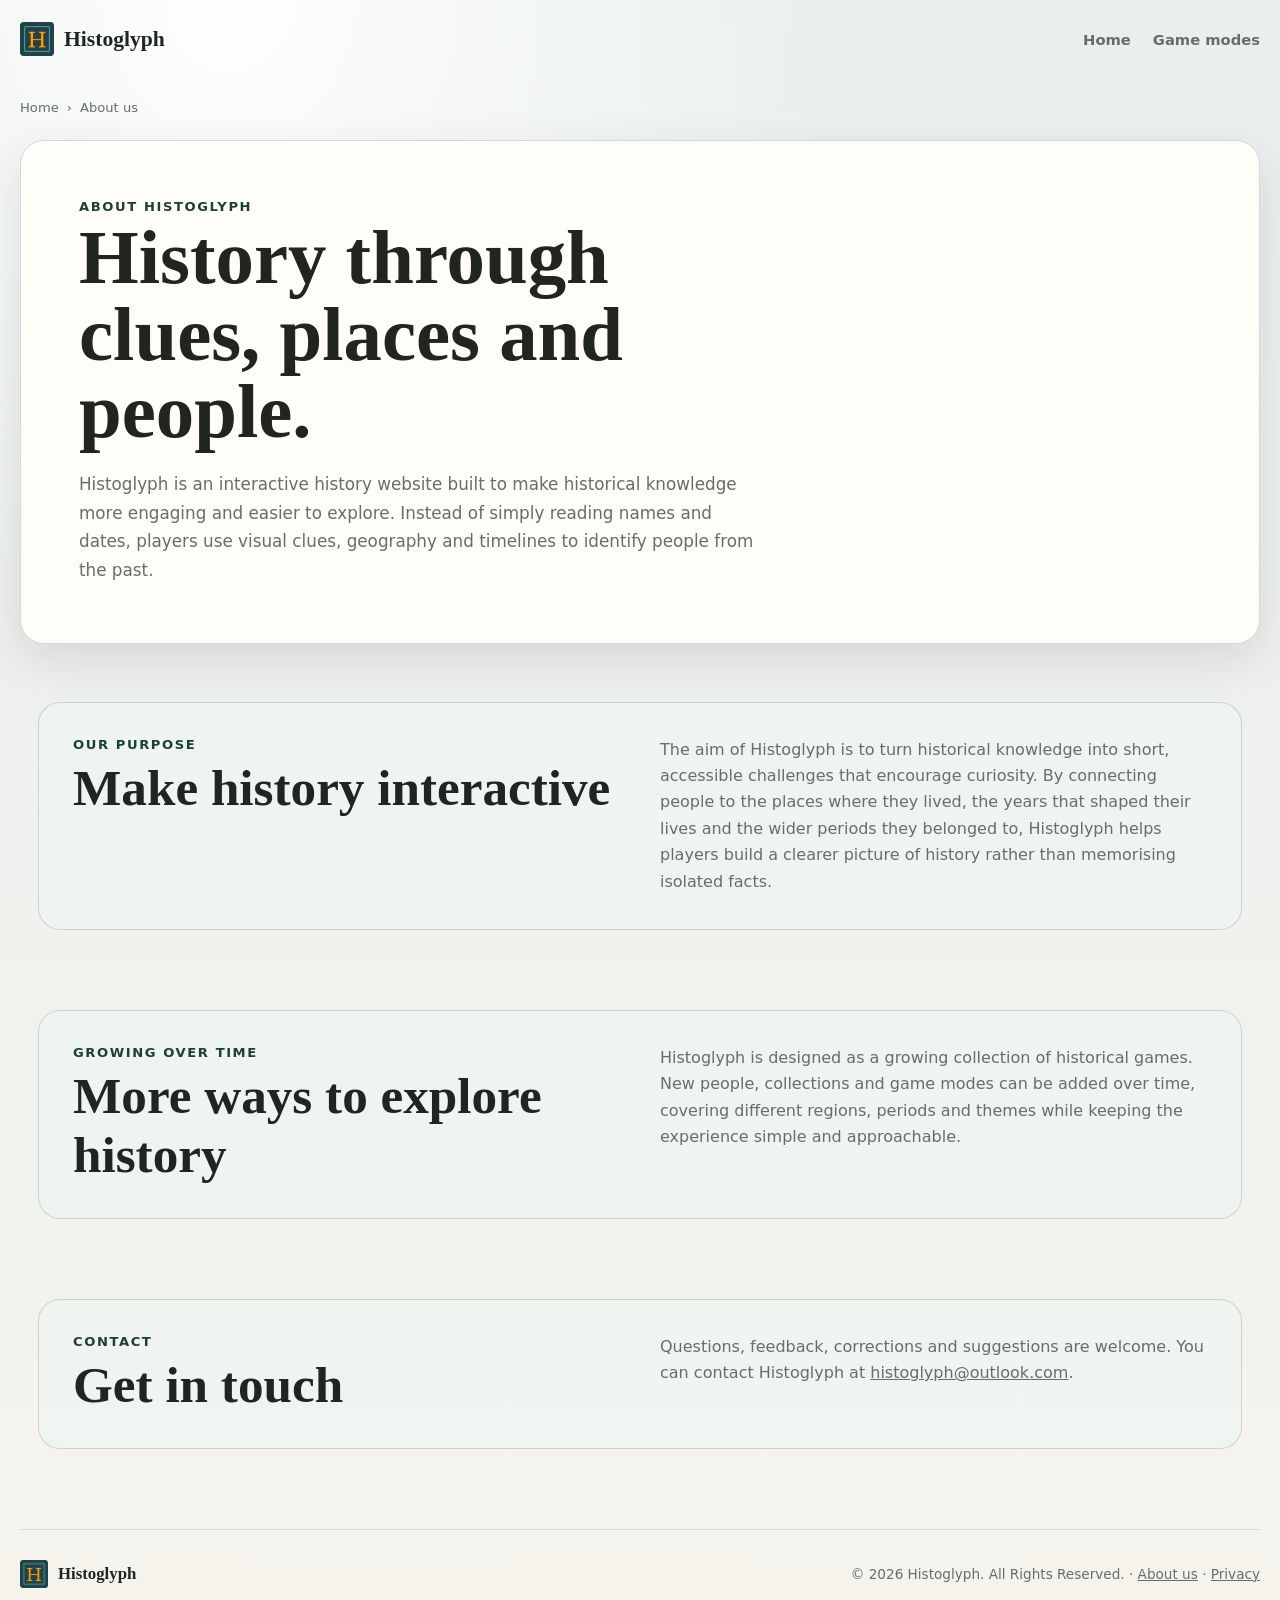
==== about.html @ 7e0a61b0 "V36" ====
<!DOCTYPE html>
<html lang="en">
<head>
  <meta charset="UTF-8">
  <meta name="viewport" content="width=device-width, initial-scale=1.0">
  <link rel="icon" type="image/png" href="assets/Histoglyph_image.png">
  <link rel="apple-touch-icon" href="assets/Histoglyph_image.png">
  <meta name="description" content="About Histoglyph, an interactive history game built around people, places and timelines.">
  <title>About us — Histoglyph</title>
  <link rel="stylesheet" href="styles.css">
  <!-- Google AdSense / Auto ads -->
  <script async src="https://pagead2.googlesyndication.com/pagead/js/adsbygoogle.js?client=ca-pub-9513558430855383"
     crossorigin="anonymous"></script>
</head>
<body class="site-page">
  <header class="site-header">
    <a class="brand" href="index.html" aria-label="Histoglyph home">
      <img class="brand-logo" src="assets/Histoglyph_image.png" alt="" aria-hidden="true">
      <span>Histoglyph</span>
    </a>
    <nav class="site-nav" aria-label="Main navigation">
      <a href="index.html">Home</a>
      <a href="index.html#game-modes">Game modes</a>
    </nav>
  </header>

  <main class="mode-page-shell">
    <nav class="breadcrumbs" aria-label="Breadcrumb">
      <a href="index.html">Home</a><span>›</span><span>About us</span>
    </nav>

    <section class="mode-hero">
      <div>
        <p class="eyebrow">About Histoglyph</p>
        <h1>History through clues, places and people.</h1>
        <p>
          Histoglyph is an interactive history website built to make historical knowledge more engaging and easier to explore. Instead of simply reading names and dates, players use visual clues, geography and timelines to identify people from the past.
        </p>
      </div>
    </section>

    <section class="site-callout">
      <div>
        <p class="eyebrow">Our purpose</p>
        <h2>Make history interactive</h2>
      </div>
      <p>
        The aim of Histoglyph is to turn historical knowledge into short, accessible challenges that encourage curiosity. By connecting people to the places where they lived, the years that shaped their lives and the wider periods they belonged to, Histoglyph helps players build a clearer picture of history rather than memorising isolated facts.
      </p>
    </section>

    <section class="site-callout">
      <div>
        <p class="eyebrow">Growing over time</p>
        <h2>More ways to explore history</h2>
      </div>
      <p>
        Histoglyph is designed as a growing collection of historical games. New people, collections and game modes can be added over time, covering different regions, periods and themes while keeping the experience simple and approachable.
      </p>
    </section>

    <section class="site-callout">
      <div>
        <p class="eyebrow">Contact</p>
        <h2>Get in touch</h2>
      </div>
      <p>
        Questions, feedback, corrections and suggestions are welcome. You can contact Histoglyph at
        <a href="mailto:histoglyph@outlook.com">histoglyph@outlook.com</a>.
      </p>
    </section>
  </main>

  <footer class="site-footer">
    <a class="brand brand--small" href="index.html"><img class="brand-logo" src="assets/Histoglyph_image.png" alt="" aria-hidden="true"><span>Histoglyph</span></a>
    <p>© 2026 Histoglyph. All Rights Reserved. · <a href="about.html">About us</a> · <a href="privacy.html">Privacy</a></p>
  </footer>
</body>
</html>
---- styles.css ----
:root {
  --background: #e8eef1;
  --surface: #fffdf8;
  --surface-strong: #f5f2e9;
  --text: #202522;
  --muted: #666e69;
  --border: #d4d8d5;
  --primary: #1d4033;
  --primary-hover: #122c22;
  --birth: #138a43;
  --death: #cb3d34;
  --correct: #126e37;
  --incorrect: #a42d27;
  --warning: #8a5a00;
  --warning-bg: #fff4cc;
  --ocean: #c8c8c8;
  --land: #ffffff;
  --coast: #a9a9a9;
  --boundary: #b8b8b8;
  --shadow: 0 16px 45px rgba(35, 48, 43, 0.12);
}

* { box-sizing: border-box; }

body {
  margin: 0;
  min-height: 100vh;
  color: var(--text);
  background:
    radial-gradient(circle at top left, rgba(255, 255, 255, 0.9), transparent 38%),
    var(--background);
  font-family:
    Inter, ui-sans-serif, system-ui, -apple-system, BlinkMacSystemFont,
    "Segoe UI", sans-serif;
}

button, input, select, textarea { font: inherit; }
button { cursor: pointer; }
button:disabled { cursor: not-allowed; opacity: 0.5; }
a { color: inherit; }

.game-shell {
  width: min(1120px, calc(100% - 32px));
  margin: 32px auto;
}

.game-header {
  display: flex;
  align-items: flex-start;
  justify-content: space-between;
  gap: 24px;
  margin-bottom: 22px;
}

.header-actions {
  display: flex;
  align-items: stretch;
  gap: 12px;
}

.eyebrow {
  margin: 0 0 6px;
  color: var(--primary);
  font-size: 0.82rem;
  font-weight: 800;
  letter-spacing: 0.12em;
  text-transform: uppercase;
}

h1 {
  margin: 0;
  font-family: Georgia, "Times New Roman", serif;
  font-size: clamp(2rem, 5vw, 4rem);
  line-height: 1;
}

.intro {
  max-width: 760px;
  margin: 14px 0 0;
  color: var(--muted);
  line-height: 1.6;
}

.score-card {
  min-width: 110px;
  padding: 16px 20px;
  border: 1px solid var(--border);
  border-radius: 16px;
  background: var(--surface);
  box-shadow: var(--shadow);
  text-align: center;
}

.score-card span,
.year-box span,
.round-box span,
.place-details span {
  display: block;
  margin-bottom: 3px;
  color: var(--muted);
  font-size: 0.78rem;
  font-weight: 800;
  letter-spacing: 0.08em;
  text-transform: uppercase;
}

.score-card strong { font-size: 2rem; }

.controls-panel,
.answer-card,
.map-card,
.clue-panel,
.place-details {
  border: 1px solid var(--border);
  background: var(--surface);
  box-shadow: var(--shadow);
}

.controls-panel {
  display: flex;
  align-items: end;
  justify-content: space-between;
  gap: 16px;
  margin-bottom: 16px;
  padding: 16px;
  border-radius: 16px;
}

.controls-panel label,
.answer-card label {
  display: grid;
  gap: 7px;
  font-weight: 750;
}

select, input, textarea {
  width: 100%;
  border: 1px solid var(--border);
  border-radius: 10px;
  color: var(--text);
  background: white;
}

select { min-width: 220px; padding: 10px 12px; }
input { padding: 13px 14px; }

.clue-panel {
  display: grid;
  grid-template-columns: 1fr auto 1fr;
  align-items: stretch;
  margin-bottom: 16px;
  overflow: hidden;
  border-radius: 16px;
}

.year-box, .round-box { padding: 18px 22px; text-align: center; }
.year-box strong, .round-box strong { font-size: clamp(1.3rem, 3vw, 2rem); }
.birth-year-box { border-left: 7px solid var(--birth); }
.death-year-box { border-right: 7px solid var(--death); }

.round-box {
  min-width: 150px;
  border-right: 1px solid var(--border);
  border-left: 1px solid var(--border);
  background: var(--surface-strong);
}

.data-warning {
  margin: 0 0 12px;
  padding: 10px 12px;
  border: 1px solid #e8c86b;
  border-radius: 10px;
  color: var(--warning);
  background: var(--warning-bg);
  font-weight: 700;
}

.map-card {
  overflow: hidden;
  border-radius: 20px;
}

.map-toolbar {
  display: flex;
  align-items: center;
  justify-content: space-between;
  gap: 12px;
  padding: 12px 14px;
  border-bottom: 1px solid var(--border);
  background: var(--surface-strong);
}

.map-toolbar-group {
  display: flex;
  flex-wrap: wrap;
  gap: 8px;
}

.region-button {
  padding: 8px 12px;
  border: 1px solid var(--border);
  border-radius: 999px;
  color: var(--text);
  background: white;
  font-size: 0.88rem;
  font-weight: 700;
}

.region-button.active {
  border-color: var(--primary);
  color: white;
  background: var(--primary);
}

.map-helper-text {
  margin: 0;
  color: var(--muted);
  font-size: 0.82rem;
}


.map-footer {
  display: flex;
  align-items: center;
  justify-content: space-between;
  gap: 16px;
  padding: 10px 14px;
}

.map-legend {
  display: flex;
  flex-wrap: wrap;
  gap: 14px;
  font-size: 0.84rem;
  font-weight: 700;
}

.legend-dot {
  display: inline-block;
  width: 9px;
  height: 9px;
  margin-right: 5px;
  border-radius: 999px;
}

.birth-dot { background: var(--birth); }
.death-dot { background: var(--death); }
.map-credit { margin: 0; color: var(--muted); font-size: 0.75rem; }

.place-details {
  display: grid;
  grid-template-columns: 1fr 1fr;
  gap: 1px;
  margin-top: 16px;
  overflow: hidden;
  border-radius: 16px;
  background: var(--border);
}

.place-details[hidden] { display: none; }
.place-details > div { padding: 15px 18px; background: var(--surface); }

.answer-card { margin-top: 16px; padding: 20px; border-radius: 18px; }

.guess-help {
  margin: 6px 0 10px;
  color: var(--muted);
  font-size: 0.88rem;
  line-height: 1.45;
}

.guess-help strong {
  color: var(--text);
}

.input-row { display: grid; grid-template-columns: 1fr auto; gap: 10px; margin-top: 2px; }

.primary-button,
.secondary-button,
.text-button {
  border-radius: 10px;
  font-weight: 800;
}

.primary-button {
  padding: 12px 20px;
  border: 1px solid var(--primary);
  color: white;
  background: var(--primary);
}
.primary-button:hover { background: var(--primary-hover); }

.secondary-button {
  padding: 10px 16px;
  border: 1px solid var(--border);
  color: var(--text);
  background: var(--surface-strong);
}
.secondary-button:hover { background: #e9e5db; }

.link-button { display: grid; place-items: center; text-decoration: none; }

.text-button {
  padding: 8px 0;
  border: 0;
  color: var(--muted);
  background: transparent;
  text-decoration: underline;
  text-underline-offset: 3px;
}

.action-row { display: flex; justify-content: space-between; gap: 12px; margin-top: 14px; }
.feedback { min-height: 28px; margin-top: 15px; font-weight: 750; line-height: 1.5; }
.feedback.correct { color: var(--correct); }
.feedback.incorrect { color: var(--incorrect); }
.feedback.neutral { color: var(--text); }

@media (max-width: 760px) {
  .game-shell { width: min(100% - 20px, 1120px); margin: 16px auto; }
  .game-header, .header-actions, .map-toolbar { flex-direction: column; align-items: stretch; }
  .score-card { min-width: 88px; }
  .controls-panel { align-items: stretch; flex-direction: column; }
  select { min-width: 0; }
  .clue-panel { grid-template-columns: 1fr 1fr; }
  .round-box {
    grid-column: 1 / -1;
    grid-row: 2;
    border: 0;
    border-top: 1px solid var(--border);
  }
  .birth-year-box, .death-year-box { grid-row: 1; }
  .input-row, .place-details { grid-template-columns: 1fr; }
  .map-footer { align-items: flex-start; flex-direction: column; }
  .offline-vector-map { min-height: 330px; }
}


.offline-vector-map {
  position: relative;
  width: 100%;
  aspect-ratio: 1419.6 / 719.98;
  min-height: 0;
  overflow: hidden;
  background: var(--ocean);
  cursor: grab;
  touch-action: none;
  user-select: none;
}

.offline-vector-map:active { cursor: grabbing; }

.offline-map-scene {
  position: absolute;
  inset: 0;
  transform-origin: 0 0;
  will-change: transform;
}

.offline-map-scene--animate {
  transition: transform 650ms cubic-bezier(0.22, 1, 0.36, 1);
}

.offline-map-image {
  display: block;
  width: 100%;
  height: 100%;
  pointer-events: none;
  user-select: none;
}

.offline-map-marker-layer {
  position: absolute;
  inset: 0;
  pointer-events: none;
}

.offline-map-marker {
  position: absolute;
  z-index: 4;
  width: 14px;
  height: 14px;
  padding: 0;
  border: 2px solid white;
  border-radius: 999px;
  box-shadow: 0 2px 8px rgba(0, 0, 0, 0.42);
  transform: translate(-50%, -50%) scale(var(--marker-inverse-scale, 1));
  transform-origin: center;
  pointer-events: auto;
}

.offline-map-marker--birth { background: var(--birth); }
.offline-map-marker--death { background: var(--death); }
.offline-map-marker--admin {
  width: 17px;
  height: 17px;
  background: #176fbd;
  cursor: grab;
  touch-action: none;
}
.offline-map-marker--admin:active { cursor: grabbing; }

.offline-map-controls {
  position: absolute;
  z-index: 10;
  top: 12px;
  right: 12px;
  display: grid;
  overflow: hidden;
  border: 1px solid rgba(0, 0, 0, 0.18);
  border-radius: 10px;
  background: rgba(255, 255, 255, 0.94);
  box-shadow: 0 5px 18px rgba(0, 0, 0, 0.14);
}

.offline-map-controls button {
  width: 38px;
  height: 36px;
  border: 0;
  border-bottom: 1px solid rgba(0, 0, 0, 0.12);
  color: #222;
  background: transparent;
  font-size: 1.15rem;
  font-weight: 800;
}

.offline-map-controls button:last-child { border-bottom: 0; }
.offline-map-controls button:hover { background: #f0f0f0; }

@media (max-width: 760px) {
  .offline-vector-map {
    min-height: 0;
    aspect-ratio: 1419.6 / 719.98;
  }
}


/* Timed round interface */
.round-status-panel {
  position: relative;
  display: grid;
  grid-template-columns: repeat(3, minmax(0, 1fr));
  margin-bottom: 16px;
  overflow: hidden;
  border: 1px solid var(--border);
  border-radius: 16px;
  background: var(--surface);
  box-shadow: var(--shadow);
}

.round-status-item {
  padding: 15px 18px 18px;
  text-align: center;
}

.round-status-item + .round-status-item {
  border-left: 1px solid var(--border);
}

.round-status-item span {
  display: block;
  margin-bottom: 4px;
  color: var(--muted);
  font-size: 0.75rem;
  font-weight: 800;
  letter-spacing: 0.07em;
  text-transform: uppercase;
}

.round-status-item strong {
  font-size: clamp(1.25rem, 3vw, 1.8rem);
}

.timer-progress {
  position: absolute;
  right: 0;
  bottom: 0;
  left: 0;
  height: 5px;
  overflow: hidden;
  background: #e5e5e5;
}

.timer-progress span {
  display: block;
  width: 100%;
  height: 100%;
  background: var(--primary);
  transform: scaleX(1);
  transform-origin: left center;
  transition: transform 80ms linear, background-color 180ms ease;
}

.round-time-low .timer-status strong,
.round-time-low .points-status strong {
  color: var(--death);
}

.round-time-low .timer-progress span {
  background: var(--death);
}

.map-stage-wrapper {
  position: relative;
}

.round-countdown {
  position: absolute;
  z-index: 30;
  left: 14px;
  bottom: 14px;
  display: flex;
  align-items: center;
  gap: 10px;
  padding: 9px 12px;
  border: 1px solid rgba(0, 0, 0, 0.18);
  border-radius: 12px;
  color: #242424;
  background: rgba(255, 255, 255, 0.94);
  box-shadow: 0 5px 18px rgba(0, 0, 0, 0.16);
  backdrop-filter: blur(6px);
  pointer-events: none;
}

.round-countdown[hidden] {
  display: none;
}

.round-countdown span {
  max-width: 90px;
  font-size: 0.66rem;
  font-weight: 850;
  letter-spacing: 0.09em;
  line-height: 1.15;
  text-transform: uppercase;
}

.round-countdown strong {
  min-width: 1.3em;
  font-family: Georgia, "Times New Roman", serif;
  font-size: 2rem;
  line-height: 0.9;
  text-align: center;
}

.countdown-pulse {
  animation: countdown-pulse 900ms cubic-bezier(0.22, 1, 0.36, 1);
}

@keyframes countdown-pulse {
  from {
    opacity: 0;
    transform: scale(1.3);
  }
  to {
    opacity: 1;
    transform: scale(1);
  }
}

/* Game marker with year and revealed place label */
.offline-map-marker--birth,
.offline-map-marker--death {
  width: 14px;
  height: 14px;
  padding: 0;
  border: 0;
  border-radius: 0;
  background: transparent;
  box-shadow: none;
  overflow: visible;
  pointer-events: none;
}

.offline-map-marker-dot {
  position: absolute;
  inset: 0;
  display: block;
  border: 2px solid white;
  border-radius: 999px;
  box-shadow: 0 2px 8px rgba(0, 0, 0, 0.42);
}

.offline-map-marker--birth .offline-map-marker-dot {
  background: var(--birth);
}

.offline-map-marker--death .offline-map-marker-dot {
  background: var(--death);
}

.offline-map-marker-label {
  position: absolute;
  z-index: 2;
  left: 18px;
  display: grid;
  gap: 3px;
  min-width: max-content;
  max-width: 230px;
  padding: 5px 8px;
  border: 1px solid rgba(0, 0, 0, 0.16);
  border-radius: 8px;
  color: #202020;
  background: rgba(255, 255, 255, 0.95);
  box-shadow: 0 2px 8px rgba(0, 0, 0, 0.16);
  line-height: 1.05;
}

.offline-map-marker-year {
  font-size: 0.76rem;
  font-weight: 900;
  white-space: nowrap;
}

.offline-map-marker-place {
  overflow: hidden;
  color: #4f5551;
  font-size: 0.68rem;
  font-weight: 750;
  text-overflow: ellipsis;
  white-space: nowrap;
}

.offline-map-marker-place[hidden] {
  display: none;
}

.offline-map-marker--birth .offline-map-marker-label {
  bottom: 10px;
  border-left: 4px solid var(--birth);
}

.offline-map-marker--death .offline-map-marker-label {
  top: 10px;
  border-left: 4px solid var(--death);
}

.offline-map-marker--label-left .offline-map-marker-label {
  right: 18px;
  left: auto;
  border-right: 4px solid;
  border-left-width: 1px;
}

.offline-map-marker--birth.offline-map-marker--label-left .offline-map-marker-label {
  border-right-color: var(--birth);
}

.offline-map-marker--death.offline-map-marker--label-left .offline-map-marker-label {
  border-right-color: var(--death);
}

@media (max-width: 760px) {
  .round-status-panel {
    grid-template-columns: 1fr 1fr;
  }

  .round-status-item:first-child {
    grid-column: 1 / -1;
    border-bottom: 1px solid var(--border);
  }

  .round-status-item:nth-child(2) {
    border-left: 0;
  }

  .offline-map-marker-label {
    max-width: 175px;
    padding: 4px 6px;
  }

  .offline-map-marker-year {
    font-size: 0.68rem;
  }

  .offline-map-marker-place {
    font-size: 0.62rem;
  }
}

@media (prefers-reduced-motion: reduce) {
  .countdown-pulse {
    animation: none;
  }
}


/* V10: compact game information and end-of-round result overlay */
.map-game-hud {
  position: absolute;
  z-index: 22;
  top: 12px;
  right: 12px;
  display: grid;
  grid-template-columns: repeat(3, auto);
  overflow: hidden;
  border: 1px solid rgba(0, 0, 0, 0.18);
  border-radius: 12px;
  background: rgba(255, 255, 255, 0.94);
  box-shadow: 0 5px 18px rgba(0, 0, 0, 0.16);
  backdrop-filter: blur(6px);
  pointer-events: none;
}

.map-game-hud-item {
  min-width: 82px;
  padding: 9px 12px;
  text-align: center;
}

.map-game-hud-item + .map-game-hud-item {
  border-left: 1px solid rgba(0, 0, 0, 0.12);
}

.map-game-hud-item span {
  display: block;
  margin-bottom: 2px;
  color: var(--muted);
  font-size: 0.64rem;
  font-weight: 850;
  letter-spacing: 0.07em;
  line-height: 1.1;
  text-transform: uppercase;
}

.map-game-hud-item strong {
  display: block;
  font-size: 1.08rem;
  line-height: 1.15;
}

.map-game-hud-item strong span {
  display: inline;
  margin: 0;
  color: inherit;
  font-size: inherit;
  letter-spacing: 0;
  line-height: inherit;
  text-transform: none;
}

.round-time-low .map-game-hud-time strong {
  color: var(--death);
}

/* Move the map's own zoom buttons away from the game HUD. */
.map-stage-wrapper .offline-map-controls {
  top: auto;
  right: 12px;
  bottom: 12px;
}

.round-result {
  position: absolute;
  z-index: 31;
  left: 14px;
  bottom: 14px;
  display: grid;
  gap: 7px;
  width: min(390px, calc(100% - 28px));
  padding: 16px 18px;
  border: 1px solid rgba(0, 0, 0, 0.18);
  border-radius: 14px;
  color: #242424;
  background: rgba(255, 255, 255, 0.96);
  box-shadow: 0 8px 28px rgba(0, 0, 0, 0.2);
  backdrop-filter: blur(7px);
  text-align: left;
}

.round-result[hidden] {
  display: none;
}

.round-result-status {
  justify-self: start;
  padding: 6px 11px;
  border-radius: 999px;
  color: white;
  background: var(--primary);
  font-size: 0.74rem;
  font-weight: 900;
  letter-spacing: 0.1em;
  text-transform: uppercase;
}

.round-result--correct .round-result-status {
  background: var(--correct);
}

.round-result--incorrect .round-result-status {
  background: var(--incorrect);
}

.round-result--neutral .round-result-status,
.round-result--game-over .round-result-status {
  background: var(--primary);
}

.round-result > strong {
  max-width: 100%;
  font-family: Georgia, "Times New Roman", serif;
  font-size: clamp(1.65rem, 4vw, 2.8rem);
  line-height: 1;
}

.round-result p {
  margin: 3px 0 0;
  font-size: 1.05rem;
  font-weight: 850;
}

.round-result p span {
  font-size: 1.3em;
}

.round-result small {
  color: #4d514e;
  font-size: 0.88rem;
  font-weight: 750;
}

.round-result--game-over > strong {
  font-size: clamp(1.7rem, 4vw, 2.8rem);
}

@media (max-width: 760px) {
  .map-game-hud {
    top: 8px;
    right: 8px;
    grid-template-columns: repeat(3, minmax(0, 1fr));
    width: min(310px, calc(100% - 16px));
  }

  .map-game-hud-item {
    min-width: 0;
    padding: 8px 6px;
  }

  .map-game-hud-item strong {
    font-size: 0.95rem;
  }

  .round-result {
    right: 8px;
    bottom: 8px;
    left: 8px;
    width: auto;
    padding: 13px 14px;
  }

  .round-countdown {
    left: 8px;
    bottom: 8px;
  }
}


/* Histoglyph platform structure */
.site-page {
  background:
    radial-gradient(circle at 18% 0%, rgba(255,255,255,.95), transparent 32%),
    linear-gradient(180deg, #e9eeef 0%, #f5f3ec 100%);
}

.site-header,
.site-footer {
  width: min(1240px, calc(100% - 36px));
  margin-inline: auto;
}

.site-header {
  display: flex;
  align-items: center;
  justify-content: space-between;
  gap: 24px;
  padding: 22px 0;
}

.brand,
.play-brand {
  display: inline-flex;
  align-items: center;
  gap: 10px;
  color: var(--text);
  font-family: Georgia, "Times New Roman", serif;
  font-size: 1.35rem;
  font-weight: 800;
  text-decoration: none;
}

.brand-mark {
  display: grid;
  width: 34px;
  height: 34px;
  place-items: center;
  border-radius: 50% 50% 46% 54% / 42% 55% 45% 58%;
  color: white;
  background: var(--primary);
  font-family: Georgia, "Times New Roman", serif;
  font-size: 1.05rem;
  font-weight: 900;
}

.brand--small { font-size: 1.05rem; }
.brand--small .brand-mark { width: 28px; height: 28px; font-size: .86rem; }

.brand-logo {
  display: block;
  width: 34px;
  height: 34px;
  flex: 0 0 34px;
  object-fit: contain;
}

.brand--small .brand-logo {
  width: 28px;
  height: 28px;
  flex-basis: 28px;
}

.site-nav { display: flex; align-items: center; gap: 22px; }
.site-nav a {
  color: var(--muted);
  font-size: .92rem;
  font-weight: 750;
  text-decoration: none;
}
.site-nav a:hover { color: var(--primary); }

.home-hero {
  display: grid;
  grid-template-columns: minmax(0, .9fr) minmax(420px, 1.1fr);
  width: min(1240px, calc(100% - 36px));
  min-height: 590px;
  margin: 30px auto 70px;
  overflow: hidden;
  border: 1px solid rgba(32,37,34,.12);
  border-radius: 30px;
  background: #fdfcf7;
  box-shadow: var(--shadow);
}

.home-hero-copy {
  display: flex;
  flex-direction: column;
  justify-content: center;
  padding: clamp(38px, 7vw, 86px);
}

.home-hero h1 {
  max-width: 650px;
  font-size: clamp(3rem, 6vw, 5.7rem);
  letter-spacing: -.045em;
}

.home-hero-intro {
  max-width: 590px;
  margin: 24px 0 30px;
  color: var(--muted);
  font-size: 1.08rem;
  line-height: 1.7;
}

.hero-button { align-self: flex-start; text-decoration: none; }

.home-map-art {
  position: relative;
  min-height: 460px;
  overflow: hidden;
  background: #c8c8c8;
}

/* Keep the world map and its decorative route in one SVG coordinate system.
   This prevents the dots from drifting away from the land when the hero crops. */
.hero-map-visual {
  position: absolute;
  width: 145%;
  height: 100%;
  left: -27%;
  top: 0;
  display: block;
  overflow: hidden;
}

.hero-map-visual image {
  opacity: .97;
}

.hero-map-route {
  fill: none;
  stroke: rgba(29,64,51,.58);
  stroke-width: 4.5;
  stroke-linecap: round;
  vector-effect: non-scaling-stroke;
}

.hero-map-point {
  stroke: #fff;
  stroke-width: 5;
  vector-effect: non-scaling-stroke;
  filter: drop-shadow(0 3px 7px rgba(0,0,0,.28));
}

.hero-map-point--birth { fill: var(--birth); }
.hero-map-point--death { fill: var(--death); }

.home-section,
.site-callout,
.mode-page-shell {
  width: min(1240px, calc(100% - 36px));
  margin-inline: auto;
}

.home-section { margin-bottom: 72px; }
.section-heading {
  display: grid;
  grid-template-columns: minmax(0, 1fr) minmax(280px, 460px);
  gap: 34px;
  align-items: end;
  margin-bottom: 24px;
}

.section-heading--compact { grid-template-columns: 1fr; }
.section-heading h2,
.site-callout h2,
.collection-section-heading h2 {
  margin: 0;
  font-family: Georgia, "Times New Roman", serif;
  font-size: clamp(2rem, 4vw, 3.4rem);
}
.section-heading > p,
.site-callout > p { margin: 0; color: var(--muted); line-height: 1.65; }

.mode-grid {
  display: grid;
  grid-template-columns: repeat(3, minmax(0, 1fr));
  gap: 16px;
}
.mode-card,
.collection-card {
  display: flex;
  flex-direction: column;
  min-height: 290px;
  padding: 24px;
  border: 1px solid var(--border);
  border-radius: 20px;
  background: var(--surface);
  box-shadow: 0 10px 28px rgba(35,48,43,.07);
}
.mode-card--clickable,
.collection-card--clickable { cursor: pointer; transition: transform .18s ease, box-shadow .18s ease, border-color .18s ease; }
.mode-card--clickable:hover,
.collection-card--clickable:hover {
  border-color: rgba(29,64,51,.55);
  box-shadow: 0 16px 34px rgba(35,48,43,.13);
  transform: translateY(-3px);
}
.mode-card--coming-soon,
.collection-card--coming-soon { background: rgba(255,253,248,.62); }
.mode-card-top { display: flex; align-items: center; justify-content: space-between; gap: 10px; }
.mode-card-eyebrow { color: var(--muted); font-size: .75rem; font-weight: 850; letter-spacing: .08em; text-transform: uppercase; }
.status-badge {
  display: inline-flex;
  align-self: flex-start;
  padding: 5px 9px;
  border-radius: 999px;
  font-size: .7rem;
  font-weight: 850;
  letter-spacing: .04em;
  text-transform: uppercase;
}
.status-badge--available { color: #0e6330; background: #dff3e6; }
.status-badge--coming-soon { color: #6d6658; background: #ebe7dc; }
.mode-card h2,
.collection-card h3 { margin: 30px 0 10px; font-family: Georgia, "Times New Roman", serif; font-size: 1.65rem; }
.mode-card p,
.collection-card p { margin: 0; color: var(--muted); line-height: 1.55; }
.mode-card-footer,
.collection-card-footer { display: flex; align-items: center; justify-content: space-between; gap: 12px; margin-top: auto; padding-top: 26px; }
.mode-card-action { text-decoration: none; }
.mode-card-disabled-text,
.collection-card-footer > span { color: var(--muted); font-size: .82rem; }
.compact-button { padding: 8px 14px; text-decoration: none; }

.site-callout {
  display: grid;
  grid-template-columns: 1fr 1fr;
  gap: 40px;
  margin-bottom: 80px;
  padding: 34px;
  border: 1px solid rgba(29,64,51,.18);
  border-radius: 22px;
  background: rgba(238,245,241,.85);
}

.site-footer {
  display: flex;
  align-items: center;
  justify-content: space-between;
  gap: 20px;
  padding: 30px 0 38px;
  border-top: 1px solid rgba(32,37,34,.12);
  color: var(--muted);
}
.site-footer p { margin: 0; font-size: .85rem; }

.mode-page-shell { margin-top: 22px; margin-bottom: 80px; }
.breadcrumbs { display: flex; flex-wrap: wrap; align-items: center; gap: 8px; color: var(--muted); font-size: .82rem; }
.breadcrumbs a { color: inherit; text-decoration: none; }
.breadcrumbs a:hover { color: var(--primary); }
.breadcrumbs--play { margin: 10px 0 15px; }
.mode-hero {
  display: grid;
  grid-template-columns: minmax(0, 1.25fr) minmax(300px, .75fr);
  gap: 40px;
  align-items: end;
  margin: 25px 0 58px;
  padding: clamp(30px, 5vw, 58px);
  border: 1px solid var(--border);
  border-radius: 24px;
  background: var(--surface);
  box-shadow: var(--shadow);
}
.mode-hero h1 { font-size: clamp(2.8rem, 6vw, 5rem); }
.mode-hero p:not(.eyebrow) { max-width: 720px; margin: 20px 0 0; color: var(--muted); font-size: 1.05rem; line-height: 1.7; }
.mode-rules { display: grid; gap: 10px; }
.mode-rules span { display: flex; align-items: baseline; gap: 9px; padding: 13px 15px; border-radius: 12px; background: var(--surface-strong); color: var(--muted); }
.mode-rules strong { color: var(--primary); font-size: 1.35rem; }
.collection-groups { display: grid; gap: 56px; }
.collection-section-heading { margin-bottom: 18px; }
.collection-section-heading h2 { font-size: 2.25rem; }
.collection-grid { display: grid; grid-template-columns: repeat(3, minmax(0, 1fr)); gap: 16px; }
.collection-card { min-height: 245px; }
.collection-card h3 { margin-top: 22px; }

.game-header--play { align-items: flex-end; }
.play-brand { margin-bottom: 2px; }
.game-header--play h1 { font-size: clamp(2.3rem, 5vw, 4.3rem); }

/* One split marker when birth and death are the same place */
.combined-dot {
  background: linear-gradient(90deg, var(--birth) 0 50%, var(--death) 50% 100%);
}
.offline-map-marker--combined {
  width: 16px;
  height: 16px;
  padding: 0;
  border: 0;
  border-radius: 0;
  background: transparent;
  box-shadow: none;
  overflow: visible;
  pointer-events: none;
}
.offline-map-marker--combined .offline-map-marker-dot {
  background: linear-gradient(90deg, var(--birth) 0 50%, var(--death) 50% 100%);
}
.offline-map-marker--combined .offline-map-marker-label {
  bottom: 11px;
  border-left: 0;
  padding-left: 11px;
}
.offline-map-marker--combined .offline-map-marker-label::before {
  content: "";
  position: absolute;
  top: 0;
  bottom: 0;
  left: 0;
  width: 4px;
  border-radius: 8px 0 0 8px;
  background: linear-gradient(180deg, var(--birth) 0 50%, var(--death) 50% 100%);
}
.offline-map-marker--combined.offline-map-marker--label-left .offline-map-marker-label {
  right: 20px;
  left: auto;
  padding-right: 11px;
  padding-left: 8px;
  border-right: 0;
}
.offline-map-marker--combined.offline-map-marker--label-left .offline-map-marker-label::before {
  right: 0;
  left: auto;
  border-radius: 0 8px 8px 0;
}

.person-textarea-grid { display: grid; grid-template-columns: 1fr 1fr; gap: 14px; }
.field-help { color: var(--muted); font-size: .76rem; font-weight: 500; }

@media (max-width: 900px) {
  .home-hero { grid-template-columns: 1fr; }
  .home-map-art { min-height: 390px; }
  .mode-grid,
  .collection-grid { grid-template-columns: repeat(2, minmax(0, 1fr)); }
  .mode-hero { grid-template-columns: 1fr; }
}

@media (max-width: 650px) {
  .site-header { align-items: flex-start; }
  .site-nav { flex-direction: column; align-items: flex-end; gap: 8px; }
  .home-hero { margin-top: 10px; border-radius: 20px; }
  .home-hero-copy { padding: 34px 24px; }
  .home-map-art { min-height: 285px; }
  .section-heading,
  .site-callout { grid-template-columns: 1fr; }
  .mode-grid,
  .collection-grid,
  .person-textarea-grid { grid-template-columns: 1fr; }
  .site-footer { align-items: flex-start; flex-direction: column; }
  .game-header--play { align-items: stretch; }
}


/* V13: pre-game settings dialog */
.game-settings-dialog {
  width: min(610px, calc(100% - 28px));
  padding: 0;
  overflow: hidden;
  border: 1px solid rgba(32, 37, 34, 0.18);
  border-radius: 22px;
  color: var(--text);
  background: var(--surface);
  box-shadow: 0 28px 80px rgba(19, 28, 24, 0.3);
}

.game-settings-dialog::backdrop {
  background: rgba(28, 34, 31, 0.58);
  backdrop-filter: blur(5px);
}

.game-settings-form {
  display: grid;
  gap: 20px;
  padding: clamp(22px, 5vw, 34px);
}

.game-settings-heading {
  display: flex;
  align-items: flex-start;
  justify-content: space-between;
  gap: 18px;
}

.game-settings-heading h2 {
  margin: 0;
  font-family: Georgia, "Times New Roman", serif;
  font-size: clamp(1.8rem, 5vw, 2.55rem);
  line-height: 1;
}

.game-settings-heading p:last-child {
  margin: 10px 0 0;
  color: var(--muted);
  line-height: 1.5;
}

.dialog-close-button {
  display: grid;
  flex: 0 0 auto;
  width: 38px;
  height: 38px;
  place-items: center;
  border: 1px solid var(--border);
  border-radius: 999px;
  color: var(--text);
  background: var(--surface-strong);
  font-size: 1.45rem;
  line-height: 1;
}

.game-settings-options {
  display: grid;
  gap: 10px;
}

.game-setting-option {
  display: flex;
  align-items: center;
  justify-content: space-between;
  gap: 18px;
  padding: 16px;
  border: 1px solid var(--border);
  border-radius: 14px;
  background: white;
  cursor: pointer;
}

.game-setting-option:hover {
  border-color: rgba(29, 64, 51, 0.52);
  background: #f8faf8;
}

.game-setting-copy {
  display: grid;
  gap: 4px;
}

.game-setting-copy strong {
  font-size: 1rem;
}

.game-setting-copy small {
  max-width: 430px;
  color: var(--muted);
  font-size: 0.84rem;
  line-height: 1.45;
}

.game-setting-option input[type="checkbox"] {
  width: 22px;
  height: 22px;
  flex: 0 0 auto;
  accent-color: var(--primary);
}

.game-settings-note {
  padding: 12px 14px;
  border-left: 4px solid var(--primary);
  border-radius: 8px;
  color: var(--muted);
  background: var(--surface-strong);
  font-size: 0.84rem;
  line-height: 1.5;
}

.game-settings-actions {
  display: flex;
  justify-content: flex-end;
  gap: 10px;
}

.play-settings-summary {
  display: flex;
  flex-wrap: wrap;
  gap: 8px;
  margin-top: 14px;
}

.play-settings-summary span {
  padding: 7px 10px;
  border: 1px solid var(--border);
  border-radius: 999px;
  color: var(--muted);
  background: var(--surface-strong);
  font-size: 0.78rem;
  font-weight: 750;
}

.map-game-hud-item[hidden] {
  display: none;
}

.untimed-game .map-game-hud {
  grid-template-columns: repeat(2, auto);
}

@media (max-width: 640px) {
  .game-settings-actions {
    align-items: stretch;
    flex-direction: column-reverse;
  }

  .game-settings-actions button {
    width: 100%;
  }

  .game-setting-option {
    align-items: flex-start;
  }
}


/* V14: reliable map loading and flexible game settings */
.map-load-error {
  display: grid;
  width: 100%;
  height: 100%;
  place-content: center;
  gap: 8px;
  padding: 30px;
  color: #722b25;
  background: #f2e7e4;
  text-align: center;
}

.map-load-error strong {
  font-size: 1.05rem;
}

.map-load-error span {
  max-width: 520px;
  color: #6c504d;
  font-size: 0.86rem;
  line-height: 1.5;
}

.game-setting-number {
  width: 92px !important;
  min-width: 92px;
  padding: 10px 8px !important;
  border: 1px solid var(--border);
  border-radius: 10px;
  text-align: center;
  font-weight: 800;
}

.untimed-game .map-game-hud {
  grid-template-columns: repeat(2, auto);
}

.untimed-game #result-metric {
  color: var(--primary);
}

@media (max-width: 640px) {
  .game-setting-option--number {
    align-items: center;
  }

  .game-setting-number {
    width: 78px !important;
    min-width: 78px;
  }
}


/* Projection-safe geometry: both the map image and markers use the exact
   1419.6 × 719.98 SVG viewBox generated by Basemap's Robinson projection. */
.offline-vector-map {
  aspect-ratio: 1419.6 / 719.98;
  min-height: 0;
}
.offline-map-scene,
.offline-map-image,
.offline-map-marker-layer {
  width: 100%;
  height: 100%;
}
.offline-map-image {
  object-fit: fill;
}

/* Supabase administration and setup */
.auth-gate{min-height:100vh;display:grid;place-items:center;padding:24px}.auth-gate[hidden]{display:none}.auth-card{width:min(440px,100%);display:grid;gap:14px;padding:28px;border:1px solid var(--border);border-radius:18px;background:var(--surface);box-shadow:var(--shadow)}.auth-card h1{font-size:2.4rem}.auth-card label{display:grid;gap:6px;font-weight:750}.admin-header-actions{display:flex;flex-wrap:wrap;gap:10px;align-items:center}.pagination-row{display:flex;align-items:center;justify-content:space-between;gap:8px;margin-top:12px;color:var(--muted);font-size:.86rem}.setup-check-list{display:grid;gap:10px;margin-top:18px}.setup-check-row{display:grid;gap:4px;padding:12px;border:1px solid var(--border);border-radius:10px;background:var(--surface-strong)}.setup-check-row span{color:var(--muted);font-size:.9rem}code{font-family:ui-monospace,SFMono-Regular,Menlo,monospace}


/* V18: difficulty selector in the pre-game dialog */
.game-setting-select {
  width: min(190px, 42vw);
  min-width: 155px;
  padding: 10px 34px 10px 12px;
  border: 1px solid var(--border);
  border-radius: 10px;
  color: var(--text);
  background: white;
  font-weight: 750;
}

@media (max-width: 640px) {
  .game-setting-option--select {
    align-items: center;
  }
  .game-setting-select {
    width: 155px;
    min-width: 135px;
  }
}

/* V18: collision-aware map labels. JavaScript tries several positions and
   selects a combination that stays inside the map and does not overlap. */
.offline-map-marker-label {
  top: auto;
  right: auto;
  bottom: auto;
  left: auto;
}

.offline-map-marker[data-label-position="top-right"] .offline-map-marker-label {
  bottom: 12px;
  left: 18px;
}
.offline-map-marker[data-label-position="top-left"] .offline-map-marker-label {
  right: 18px;
  bottom: 12px;
}
.offline-map-marker[data-label-position="bottom-right"] .offline-map-marker-label {
  top: 12px;
  left: 18px;
}
.offline-map-marker[data-label-position="bottom-left"] .offline-map-marker-label {
  top: 12px;
  right: 18px;
}
.offline-map-marker[data-label-position="right"] .offline-map-marker-label {
  top: 50%;
  left: 19px;
  transform: translateY(-50%);
}
.offline-map-marker[data-label-position="left"] .offline-map-marker-label {
  top: 50%;
  right: 19px;
  transform: translateY(-50%);
}
.offline-map-marker[data-label-position="top"] .offline-map-marker-label {
  bottom: 18px;
  left: 50%;
  transform: translateX(-50%);
}
.offline-map-marker[data-label-position="bottom"] .offline-map-marker-label {
  top: 18px;
  left: 50%;
  transform: translateX(-50%);
}

/* Accent follows the side on which the label is placed. */
.offline-map-marker[data-label-position$="left"] .offline-map-marker-label,
.offline-map-marker[data-label-position="left"] .offline-map-marker-label {
  border-right-width: 4px;
  border-left-width: 1px;
}
.offline-map-marker--birth[data-label-position$="left"] .offline-map-marker-label,
.offline-map-marker--birth[data-label-position="left"] .offline-map-marker-label {
  border-right-color: var(--birth);
}
.offline-map-marker--death[data-label-position$="left"] .offline-map-marker-label,
.offline-map-marker--death[data-label-position="left"] .offline-map-marker-label {
  border-right-color: var(--death);
}


/* V20: labels are rendered in a viewport-level layer instead of inside the
   zoomed map scene. This keeps text crisp at every zoom level. */
.offline-map-label-layer {
  position: absolute;
  z-index: 7;
  inset: 0;
  overflow: visible;
  pointer-events: none;
}

.offline-map-label-layer--animate .offline-map-marker-label {
  transition: left 650ms cubic-bezier(0.22, 1, 0.36, 1), top 650ms cubic-bezier(0.22, 1, 0.36, 1);
}

.offline-map-label-layer .offline-map-marker-label {
  position: absolute;
  top: 0;
  left: 0;
  right: auto;
  bottom: auto;
  margin: 0;
  transform: none;
  transform-origin: top left;
  -webkit-font-smoothing: antialiased;
  -moz-osx-font-smoothing: grayscale;
  text-rendering: geometricPrecision;
  backface-visibility: hidden;
  will-change: left, top;
}

.offline-map-marker-label[data-label-position="top-right"] {
  transform: translate(18px, calc(-100% - 12px));
}
.offline-map-marker-label[data-label-position="top-left"] {
  transform: translate(calc(-100% - 18px), calc(-100% - 12px));
}
.offline-map-marker-label[data-label-position="bottom-right"] {
  transform: translate(18px, 12px);
}
.offline-map-marker-label[data-label-position="bottom-left"] {
  transform: translate(calc(-100% - 18px), 12px);
}
.offline-map-marker-label[data-label-position="right"] {
  transform: translate(19px, -50%);
}
.offline-map-marker-label[data-label-position="left"] {
  transform: translate(calc(-100% - 19px), -50%);
}
.offline-map-marker-label[data-label-position="top"] {
  transform: translate(-50%, calc(-100% - 18px));
}
.offline-map-marker-label[data-label-position="bottom"] {
  transform: translate(-50%, 18px);
}

.offline-map-marker-label--birth {
  border-left: 4px solid var(--birth);
}
.offline-map-marker-label--death {
  border-left: 4px solid var(--death);
}
.offline-map-marker-label--combined {
  border-left: 0;
  padding-left: 11px;
}
.offline-map-marker-label--combined::before {
  content: "";
  position: absolute;
  top: 0;
  bottom: 0;
  left: 0;
  width: 4px;
  border-radius: 8px 0 0 8px;
  background: linear-gradient(180deg, var(--birth) 0 50%, var(--death) 50% 100%);
}

.offline-map-marker-label[data-label-position$="left"],
.offline-map-marker-label[data-label-position="left"] {
  border-right-width: 4px;
  border-left-width: 1px;
}
.offline-map-marker-label--birth[data-label-position$="left"],
.offline-map-marker-label--birth[data-label-position="left"] {
  border-right-color: var(--birth);
}
.offline-map-marker-label--death[data-label-position$="left"],
.offline-map-marker-label--death[data-label-position="left"] {
  border-right-color: var(--death);
}
.offline-map-marker-label--combined[data-label-position$="left"],
.offline-map-marker-label--combined[data-label-position="left"] {
  padding-right: 11px;
  padding-left: 8px;
  border-right: 0;
}
.offline-map-marker-label--combined[data-label-position$="left"]::before,
.offline-map-marker-label--combined[data-label-position="left"]::before {
  right: 0;
  left: auto;
  border-radius: 0 8px 8px 0;
}


/* V23: portrait result card. The image credit is a full-width footer rather
   than a caption constrained to the portrait width. */
.result-portrait {
  grid-column: 1;
  grid-row: 1 / span 4;
  width: 136px;
  margin: 0;
  align-self: start;
}
.result-portrait[hidden] { display: none; }
.result-portrait img {
  display: block;
  width: 136px;
  aspect-ratio: 4 / 5;
  border: 1px solid rgba(0, 0, 0, 0.10);
  border-radius: 11px;
  object-fit: cover;
  background: var(--surface-strong);
  box-shadow: 0 3px 12px rgba(0, 0, 0, 0.10);
}

.round-result.round-result--has-portrait {
  grid-template-columns: 136px minmax(0, 1fr);
  grid-template-rows: auto auto auto auto auto;
  column-gap: 17px;
  row-gap: 8px;
  width: min(560px, calc(100% - 28px));
  padding: 18px;
}
.round-result--has-portrait > .round-result-status,
.round-result--has-portrait > strong,
.round-result--has-portrait > p,
.round-result--has-portrait > small { grid-column: 2; }

.result-portrait-credit-row {
  grid-column: 1 / -1;
  display: flex;
  flex-wrap: wrap;
  gap: 4px;
  margin-top: 4px;
  padding-top: 9px;
  border-top: 1px solid rgba(0, 0, 0, 0.10);
  color: #666c68;
  font-size: 0.68rem;
  line-height: 1.35;
  overflow-wrap: anywhere;
}
.result-portrait-credit-row[hidden] { display: none; }
.result-portrait-credit-row span { font-weight: 750; }
.result-portrait-credit-row a {
  color: inherit;
  text-decoration: none;
}
.result-portrait-credit-row a[href]:hover { text-decoration: underline; }

#result-metric[hidden] { display: none; }

@media (max-width: 520px) {
  .result-portrait,
  .result-portrait img { width: 102px; }
  .round-result.round-result--has-portrait {
    grid-template-columns: 102px minmax(0, 1fr);
    column-gap: 12px;
    padding: 14px;
  }
  .result-portrait-credit-row { font-size: 0.62rem; }
}

/* V26: homepage hero uses a concrete example round with a portrait card. */
.hero-map-callout rect {
  fill: rgba(255, 255, 255, 0.96);
  stroke: rgba(32, 37, 34, 0.12);
  stroke-width: 1.4;
}
.hero-map-callout text {
  fill: #202522;
  font-family: Inter, ui-sans-serif, system-ui, -apple-system, BlinkMacSystemFont, "Segoe UI", sans-serif;
  font-size: 15px;
  font-weight: 900;
  letter-spacing: 0.02em;
}
.hero-map-callout-place {
  fill: #5a615d;
  font-size: 13px;
  font-weight: 700;
}
.hero-map-callout--birth rect { stroke: rgba(19, 138, 67, 0.35); }
.hero-map-callout--death rect { stroke: rgba(203, 61, 52, 0.35); }

.hero-person-card {
  position: absolute;
  right: 24px;
  bottom: 24px;
  z-index: 2;
  width: min(270px, calc(100% - 40px));
  overflow: hidden;
  border: 1px solid rgba(32, 37, 34, 0.12);
  border-radius: 18px;
  background: rgba(255, 253, 248, 0.98);
  box-shadow: 0 18px 40px rgba(14, 19, 17, 0.22);
  backdrop-filter: blur(8px);
}
.hero-person-card__image-wrap {
  position: relative;
  aspect-ratio: 4 / 3.7;
  overflow: hidden;
  background: #dedad2;
}
.hero-person-card__image {
  display: block;
  width: 100%;
  height: 100%;
  object-fit: cover;
  object-position: center top;
  filter: grayscale(1);
}
.hero-person-card__image-wrap::after {
  content: "";
  position: absolute;
  inset: auto 0 0;
  height: 56%;
  background: linear-gradient(180deg, rgba(10, 15, 13, 0) 0%, rgba(10, 15, 13, 0.74) 100%);
}
.hero-person-card__name-badge {
  position: absolute;
  right: 14px;
  bottom: 14px;
  left: 14px;
  z-index: 1;
  color: white;
  font-family: Georgia, "Times New Roman", serif;
  font-size: 1.42rem;
  font-weight: 700;
  line-height: 1.05;
}
.hero-person-card__facts {
  display: grid;
  grid-template-columns: 1fr 1fr;
  gap: 1px;
  background: rgba(32, 37, 34, 0.1);
}
.hero-person-card__facts > div {
  display: grid;
  gap: 4px;
  padding: 13px 14px;
  background: rgba(255, 253, 248, 0.98);
}
.hero-person-card__facts span {
  color: var(--muted);
  font-size: 0.73rem;
  font-weight: 800;
  letter-spacing: 0.08em;
  text-transform: uppercase;
}
.hero-person-card__facts strong {
  font-size: 0.96rem;
  line-height: 1.25;
}

/* V26: better phone layout for the actual game. */
@media (max-width: 760px) {
  .game-header--play h1 {
    font-size: clamp(1.9rem, 9vw, 2.7rem);
  }

  .play-settings-summary span {
    font-size: 0.72rem;
  }

  .header-actions > * {
    width: 100%;
  }

  .map-card,
  .answer-card {
    border-radius: 16px;
  }

  .map-stage-wrapper {
    padding-top: 0;
  }

  .map-game-hud {
    top: 10px;
    right: 10px;
    left: 10px;
    grid-template-columns: repeat(3, minmax(0, 1fr));
  }

  .map-game-hud-item {
    min-width: 0;
    padding: 8px 7px;
  }

  .map-game-hud-item span {
    font-size: 0.63rem;
  }

  .map-game-hud-item strong {
    font-size: 0.95rem;
  }

  .round-countdown {
    width: min(240px, calc(100% - 24px));
    padding: 14px 18px;
  }

  .answer-card {
    padding: 16px;
  }

  .input-row,
  .action-row {
    grid-template-columns: 1fr;
    flex-direction: column;
  }

  .action-row > * {
    width: 100%;
  }

  .guess-help {
    font-size: 0.84rem;
  }

  .feedback {
    min-height: 0;
  }

  .offline-map-marker-label {
    max-width: 160px;
    padding: 5px 7px;
  }

  .offline-map-marker-year {
    font-size: 0.72rem;
  }

  .offline-map-marker-place {
    font-size: 0.66rem;
  }
}

@media (max-width: 640px) {
  .home-map-art {
    min-height: 355px;
  }

  .hero-map-visual {
    width: 170%;
    left: -37%;
  }

  .hero-map-callout {
    display: none;
  }

  .hero-person-card {
    right: 14px;
    bottom: 14px;
    width: min(218px, calc(100% - 28px));
    border-radius: 15px;
  }

  .hero-person-card__name-badge {
    right: 12px;
    bottom: 12px;
    left: 12px;
    font-size: 1.18rem;
  }

  .hero-person-card__facts {
    grid-template-columns: 1fr;
  }

  .map-credit {
    line-height: 1.45;
  }

  .round-result {
    width: min(92vw, 420px);
    padding: 16px;
  }

  .round-result.round-result--has-portrait {
    grid-template-columns: 1fr;
    grid-template-rows: auto;
    row-gap: 10px;
    width: min(92vw, 420px);
    padding: 16px;
  }

  .result-portrait {
    grid-column: 1;
    grid-row: auto;
    width: min(138px, 44vw);
    justify-self: center;
  }

  .result-portrait img {
    width: 100%;
  }

  .round-result--has-portrait > .round-result-status,
  .round-result--has-portrait > strong,
  .round-result--has-portrait > p,
  .round-result--has-portrait > small,
  .result-portrait-credit-row {
    grid-column: 1;
    text-align: center;
  }

  .result-portrait-credit-row {
    justify-content: center;
  }
}


/* V27: the settings dialog remains fully usable on small phone screens. */
.game-settings-dialog {
  max-height: calc(100dvh - 20px);
  overflow: hidden;
}

.game-settings-form {
  max-height: calc(100dvh - 22px);
  overflow-y: auto;
  overscroll-behavior: contain;
  -webkit-overflow-scrolling: touch;
  scrollbar-gutter: stable;
}

.game-settings-actions {
  position: sticky;
  z-index: 4;
  bottom: 0;
  margin: 0 -2px -2px;
  padding: 14px 2px 2px;
  background: linear-gradient(180deg, rgba(255,253,248,0), var(--surface) 28%);
}

/* V27: focus the decorative homepage map on the transatlantic Einstein example.
   Both points remain inside the visible crop on desktop and mobile. */
.hero-map-visual {
  width: 100%;
  height: 100%;
  left: 0;
  top: 0;
}

.hero-person-card__placeholder {
  display: grid;
  width: 100%;
  height: 100%;
  place-items: center;
  color: rgba(29, 64, 51, 0.58);
  background:
    radial-gradient(circle at 50% 28%, rgba(255,255,255,.86), transparent 34%),
    linear-gradient(145deg, #dfe8e3, #cbd6d0);
  font-family: Georgia, "Times New Roman", serif;
  font-size: 4rem;
  font-weight: 700;
}

.hero-person-card__image[hidden],
.hero-person-card__placeholder[hidden] {
  display: none;
}

.hero-person-card--loaded .hero-person-card__image {
  animation: heroPortraitFade .28s ease-out both;
}

@keyframes heroPortraitFade {
  from { opacity: 0; transform: scale(1.015); }
  to { opacity: 1; transform: scale(1); }
}

@media (max-width: 640px) {
  .game-settings-dialog {
    width: calc(100% - 16px);
    max-height: calc(100dvh - 12px);
    border-radius: 18px;
  }

  .game-settings-form {
    max-height: calc(100dvh - 14px);
    padding: 18px 16px 14px;
  }

  .game-settings-heading {
    gap: 10px;
  }

  .game-settings-heading h2 {
    font-size: 1.8rem;
  }

  .game-settings-options {
    gap: 8px;
  }

  .game-setting-option {
    padding: 13px;
  }

  .game-setting-option--number,
  .game-setting-option--select {
    align-items: center;
  }

  .game-settings-note {
    font-size: .78rem;
  }

  .game-settings-actions {
    gap: 8px;
    padding-top: 18px;
  }

  .home-map-art {
    min-height: 390px;
  }

  .hero-map-visual {
    width: 100%;
    left: 0;
  }

  .hero-map-callout {
    display: block;
  }

  .hero-person-card {
    right: 12px;
    bottom: 12px;
    width: min(205px, calc(100% - 24px));
  }

  .hero-person-card__image-wrap {
    aspect-ratio: 4 / 3.25;
  }

  .hero-person-card__facts > div {
    padding: 9px 10px;
  }

  .hero-person-card__facts span {
    font-size: .64rem;
  }

  .hero-person-card__facts strong {
    font-size: .8rem;
  }
}


/* V28: polished homepage location labels and proportional life facts. */
.hero-map-callout-bg {
  fill: rgba(255, 255, 255, 0.97);
  stroke: rgba(32, 37, 34, 0.16);
  stroke-width: 1.1;
  filter: drop-shadow(0 3px 5px rgba(25, 32, 29, 0.13));
}

.hero-map-callout-accent {
  stroke: none;
}

.hero-map-callout--birth .hero-map-callout-accent { fill: var(--birth); }
.hero-map-callout--death .hero-map-callout-accent { fill: var(--death); }

.hero-map-callout-leader {
  fill: none;
  stroke-width: 1.5;
  stroke-linecap: round;
  opacity: 0.62;
  vector-effect: non-scaling-stroke;
}
.hero-map-callout-leader--birth { stroke: var(--birth); }
.hero-map-callout-leader--death { stroke: var(--death); }

.hero-map-callout text {
  font-family: Inter, ui-sans-serif, system-ui, -apple-system, BlinkMacSystemFont, "Segoe UI", sans-serif;
  letter-spacing: 0;
}

.hero-map-callout-year {
  fill: #202522;
  font-size: 14px;
  font-weight: 850;
}

.hero-map-callout-place {
  fill: #626965;
  font-size: 12px;
  font-weight: 650;
}

.hero-person-card__facts {
  gap: 0;
  background: #fffdf8;
  border-top: 1px solid rgba(32, 37, 34, 0.10);
}

.hero-person-card__fact {
  position: relative;
  display: grid;
  grid-template-columns: auto 1fr;
  grid-template-areas:
    "label label"
    "year place";
  align-items: baseline;
  column-gap: 7px;
  row-gap: 3px;
  min-width: 0;
  padding: 12px 14px 13px;
  background: #fffdf8;
}

.hero-person-card__fact + .hero-person-card__fact {
  border-left: 1px solid rgba(32, 37, 34, 0.10);
}

.hero-person-card__fact-label {
  grid-area: label;
  display: flex;
  align-items: center;
  gap: 6px;
  margin: 0;
  color: #737a76;
  font-size: 0.62rem;
  font-weight: 800;
  letter-spacing: 0.095em;
  line-height: 1;
  text-transform: uppercase;
}

.hero-person-card__fact-label i {
  width: 6px;
  height: 6px;
  flex: 0 0 auto;
  border-radius: 50%;
}

.hero-person-card__fact--birth .hero-person-card__fact-label i { background: var(--birth); }
.hero-person-card__fact--death .hero-person-card__fact-label i { background: var(--death); }

.hero-person-card__fact strong {
  grid-area: year;
  margin: 0;
  color: #202522;
  font-family: Georgia, "Times New Roman", serif;
  font-size: 1.08rem;
  font-weight: 700;
  line-height: 1;
}

.hero-person-card__fact small {
  grid-area: place;
  min-width: 0;
  overflow: hidden;
  color: #59605c;
  font-size: 0.75rem;
  font-weight: 700;
  line-height: 1.15;
  text-overflow: ellipsis;
  white-space: nowrap;
}

@media (max-width: 640px) {
  .hero-person-card__facts {
    grid-template-columns: 1fr 1fr;
  }

  .hero-person-card__fact {
    grid-template-columns: 1fr;
    grid-template-areas:
      "label"
      "year"
      "place";
    gap: 3px;
    padding: 10px 10px 11px;
  }

  .hero-person-card__fact + .hero-person-card__fact {
    border-top: 0;
    border-left: 1px solid rgba(32, 37, 34, 0.10);
  }

  .hero-person-card__fact strong {
    font-size: 0.98rem;
  }

  .hero-person-card__fact small {
    font-size: 0.68rem;
  }

  .hero-person-card__fact-label {
    font-size: 0.56rem;
  }
}

/* V28 specificity guards against the older V26 hero rules. */
.hero-map-callout .hero-map-callout-bg {
  fill: rgba(255, 255, 255, 0.97);
  stroke: rgba(32, 37, 34, 0.16);
  stroke-width: 1.1;
}
.hero-map-callout .hero-map-callout-accent { stroke: none; }
.hero-map-callout--birth .hero-map-callout-bg,
.hero-map-callout--death .hero-map-callout-bg { stroke: rgba(32, 37, 34, 0.16); }

.hero-person-card__facts > .hero-person-card__fact {
  display: grid;
  grid-template-columns: auto 1fr;
  grid-template-areas: "label label" "year place";
  align-items: baseline;
  column-gap: 7px;
  row-gap: 3px;
  min-width: 0;
  padding: 12px 14px 13px;
  background: #fffdf8;
}
.hero-person-card__facts .hero-person-card__fact-label {
  grid-area: label;
  display: flex;
  margin: 0;
  color: #737a76;
  font-size: 0.62rem;
  font-weight: 800;
  letter-spacing: 0.095em;
  line-height: 1;
  text-transform: uppercase;
}
.hero-person-card__facts .hero-person-card__fact strong {
  grid-area: year;
  font-family: Georgia, "Times New Roman", serif;
  font-size: 1.08rem;
  line-height: 1;
}
.hero-person-card__facts .hero-person-card__fact small {
  grid-area: place;
  color: #59605c;
  font-size: 0.75rem;
  font-weight: 700;
  line-height: 1.15;
}

@media (max-width: 640px) {
  .hero-person-card__facts > .hero-person-card__fact {
    grid-template-columns: 1fr;
    grid-template-areas: "label" "year" "place";
    gap: 3px;
    padding: 10px 10px 11px;
  }
  .hero-person-card__facts .hero-person-card__fact strong { font-size: 0.98rem; }
  .hero-person-card__facts .hero-person-card__fact small { font-size: 0.68rem; }
  .hero-person-card__facts .hero-person-card__fact-label { font-size: 0.56rem; }
}


/* V29: smaller map clues and fully readable birth/death locations. */
.hero-map-point {
  stroke-width: 3;
  filter: drop-shadow(0 2px 4px rgba(0, 0, 0, 0.22));
}

.hero-map-callout-bg {
  filter: drop-shadow(0 2px 4px rgba(25, 32, 29, 0.10));
}

.hero-map-callout-year {
  font-size: 10.5px;
  font-weight: 850;
}

.hero-map-callout-place {
  font-size: 9.5px;
  font-weight: 700;
}

.hero-map-callout-leader {
  stroke-width: 1.15;
  opacity: 0.52;
}

/* Give the life facts the width they need and never truncate a place name. */
.hero-person-card {
  width: min(292px, calc(100% - 40px));
}

.hero-person-card__facts {
  grid-template-columns: minmax(0, 1fr) minmax(0, 1fr);
}

.hero-person-card__facts > .hero-person-card__fact {
  grid-template-columns: 1fr;
  grid-template-areas:
    "label"
    "year"
    "place";
  align-content: start;
  gap: 4px;
  padding: 12px 13px 14px;
}

.hero-person-card__facts .hero-person-card__fact strong {
  font-size: 1.02rem;
  line-height: 1.05;
}

.hero-person-card__facts .hero-person-card__fact small {
  display: block;
  min-width: 0;
  overflow: visible;
  color: #555d58;
  font-size: 0.76rem;
  font-weight: 720;
  line-height: 1.25;
  text-overflow: clip;
  white-space: normal;
  overflow-wrap: anywhere;
}

@media (max-width: 640px) {
  .hero-person-card {
    width: min(232px, calc(100% - 24px));
  }

  .hero-person-card__facts > .hero-person-card__fact {
    gap: 3px;
    padding: 10px 10px 12px;
  }

  .hero-person-card__facts .hero-person-card__fact strong {
    font-size: 0.92rem;
  }

  .hero-person-card__facts .hero-person-card__fact small {
    font-size: 0.67rem;
    line-height: 1.22;
  }

  .hero-person-card__facts .hero-person-card__fact-label {
    font-size: 0.54rem;
  }
}


/* V30: calmer homepage map composition and smaller clue labels. */
.home-map-art {
  display: flex;
  align-items: stretch;
}

.hero-map-visual {
  width: 132%;
  left: -18%;
}

.hero-map-route {
  stroke-width: 3.1;
  stroke: rgba(29, 64, 51, 0.5);
}

.hero-map-point {
  stroke-width: 2.4;
  filter: drop-shadow(0 1px 2px rgba(0, 0, 0, 0.16));
}

.hero-map-callout-bg {
  filter: drop-shadow(0 1px 2px rgba(25, 32, 29, 0.08));
}

.hero-map-callout-year {
  font-size: 8.9px;
  font-weight: 820;
}

.hero-map-callout-place {
  font-size: 8.05px;
  font-weight: 690;
  letter-spacing: 0.01em;
}

.hero-map-callout-leader {
  stroke-width: 0.95;
  opacity: 0.44;
}

.hero-person-card {
  width: min(310px, calc(100% - 34px));
  right: 18px;
  bottom: 18px;
}

.hero-person-card__facts {
  grid-template-columns: repeat(2, minmax(0, 1fr));
  gap: 0;
}

.hero-person-card__facts > .hero-person-card__fact {
  padding: 12px 14px 13px;
  gap: 2px;
}

.hero-person-card__facts .hero-person-card__fact strong {
  font-size: 1.08rem;
  line-height: 1.02;
}

.hero-person-card__facts .hero-person-card__fact small {
  font-size: 0.8rem;
  line-height: 1.28;
  overflow-wrap: normal;
  word-break: normal;
}

@media (max-width: 920px) {
  .hero-map-visual {
    width: 136%;
    left: -22%;
  }

  .hero-person-card {
    width: min(282px, calc(100% - 26px));
    right: 13px;
    bottom: 13px;
  }

  .hero-person-card__facts > .hero-person-card__fact {
    padding: 11px 12px 12px;
  }

  .hero-person-card__facts .hero-person-card__fact small {
    font-size: 0.74rem;
  }
}

@media (max-width: 640px) {
  .home-map-art {
    min-height: 300px;
  }

  .hero-map-visual {
    width: 152%;
    left: -29%;
  }

  .hero-person-card {
    width: min(236px, calc(100% - 20px));
    right: 10px;
    bottom: 10px;
  }

  .hero-person-card__facts {
    grid-template-columns: 1fr 1fr;
  }

  .hero-person-card__facts > .hero-person-card__fact {
    padding: 9px 9px 10px;
  }

  .hero-person-card__facts .hero-person-card__fact strong {
    font-size: 0.9rem;
  }

  .hero-person-card__facts .hero-person-card__fact small {
    font-size: 0.63rem;
    line-height: 1.2;
  }

  .hero-person-card__facts .hero-person-card__fact-label {
    font-size: 0.54rem;
  }
}

/* V31: only reduce the place-name text inside the homepage map labels. */
.hero-map-callout-place {
  font-size: 5.7px;
  font-weight: 650;
  letter-spacing: 0;
}


/* V32: simplified homepage hero — map only. */
.home-map-art--map-only {
  display: grid;
  place-items: center;
  min-height: 460px;
  padding: clamp(18px, 3vw, 34px);
  overflow: hidden;
  background: var(--ocean);
}

.hero-map-only {
  display: block;
  width: 100%;
  height: 100%;
  max-width: none;
  object-fit: contain;
  object-position: center;
}

@media (max-width: 900px) {
  .home-map-art--map-only {
    min-height: 360px;
    padding: 18px;
  }
}

@media (max-width: 640px) {
  .home-map-art--map-only {
    min-height: 270px;
    padding: 12px;
  }
}


/* V35: occupation line in the completed-round result card. */
.result-occupations {
  margin: -1px 0 2px;
  color: var(--muted);
  font-size: 0.86rem !important;
  font-weight: 760 !important;
  line-height: 1.3;
  letter-spacing: 0.01em;
}
.result-occupations[hidden] { display: none; }

.round-result.round-result--has-portrait {
  grid-template-rows: auto auto auto auto auto auto;
}
.round-result--has-portrait > .result-occupations {
  grid-column: 2;
}
.result-portrait {
  grid-row: 1 / span 5;
}

@media (max-width: 640px) {
  .round-result--has-portrait > .result-occupations {
    grid-column: 1;
    text-align: center;
  }
  .result-occupations {
    font-size: 0.78rem !important;
  }
}
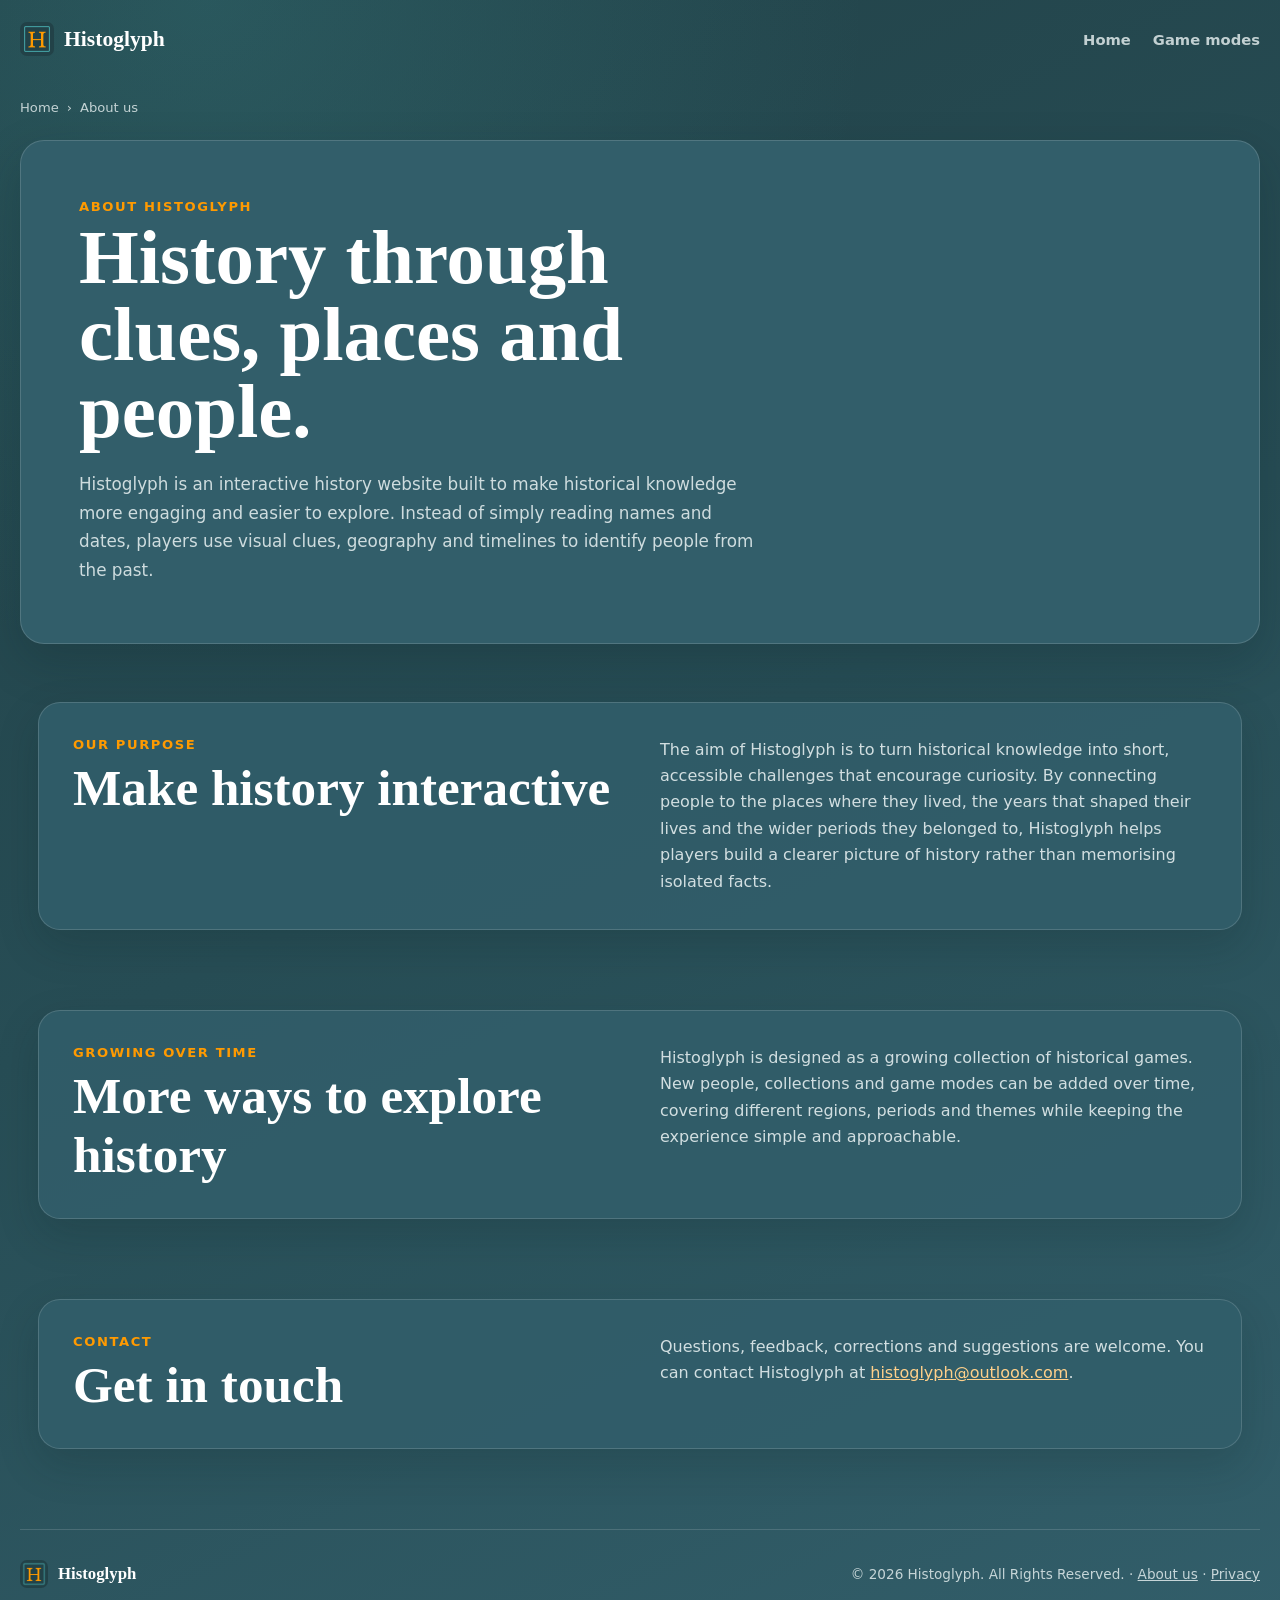
==== commit 124d4157: "V48" ====
--- a/about.html
+++ b/about.html
@@ -5,6 +5,7 @@
   <meta name="viewport" content="width=device-width, initial-scale=1.0">
   <link rel="icon" type="image/png" href="assets/Histoglyph_image.png">
   <link rel="apple-touch-icon" href="assets/Histoglyph_image.png">
+  <link rel="canonical" href="https://histoglyph.com/about.html">
   <meta name="description" content="About Histoglyph, an interactive history game built around people, places and timelines.">
   <title>About us — Histoglyph</title>
   <link rel="stylesheet" href="styles.css">
@@ -14,19 +15,19 @@
 </head>
 <body class="site-page">
   <header class="site-header">
-    <a class="brand" href="index.html" aria-label="Histoglyph home">
+    <a class="brand" href="/" aria-label="Histoglyph home">
       <img class="brand-logo" src="assets/Histoglyph_image.png" alt="" aria-hidden="true">
       <span>Histoglyph</span>
     </a>
     <nav class="site-nav" aria-label="Main navigation">
-      <a href="index.html">Home</a>
-      <a href="index.html#game-modes">Game modes</a>
+      <a href="/">Home</a>
+      <a href="/#game-modes">Game modes</a>
     </nav>
   </header>
 
   <main class="mode-page-shell">
     <nav class="breadcrumbs" aria-label="Breadcrumb">
-      <a href="index.html">Home</a><span>›</span><span>About us</span>
+      <a href="/">Home</a><span>›</span><span>About us</span>
     </nav>
 
     <section class="mode-hero">
@@ -72,7 +73,7 @@
   </main>
 
   <footer class="site-footer">
-    <a class="brand brand--small" href="index.html"><img class="brand-logo" src="assets/Histoglyph_image.png" alt="" aria-hidden="true"><span>Histoglyph</span></a>
+    <a class="brand brand--small" href="/"><img class="brand-logo" src="assets/Histoglyph_image.png" alt="" aria-hidden="true"><span>Histoglyph</span></a>
     <p>© 2026 Histoglyph. All Rights Reserved. · <a href="about.html">About us</a> · <a href="privacy.html">Privacy</a></p>
   </footer>
 </body>
--- a/styles.css
+++ b/styles.css
@@ -1,23 +1,25 @@
 :root {
-  --background: #e8eef1;
-  --surface: #fffdf8;
-  --surface-strong: #f5f2e9;
-  --text: #202522;
-  --muted: #666e69;
-  --border: #d4d8d5;
-  --primary: #1d4033;
-  --primary-hover: #122c22;
-  --birth: #138a43;
-  --death: #cb3d34;
-  --correct: #126e37;
-  --incorrect: #a42d27;
-  --warning: #8a5a00;
-  --warning-bg: #fff4cc;
-  --ocean: #c8c8c8;
+  --background: #e8f0f1;
+  --surface: #ffffff;
+  --surface-strong: #edf5f5;
+  --text: #224248;
+  --muted: #5b7479;
+  --border: #c7d7da;
+  --primary: #224248;
+  --primary-hover: #325E6A;
+  --accent: #44A1A4;
+  --highlight: #FF9A00;
+  --birth: #44A1A4;
+  --death: #FF9A00;
+  --correct: #325E6A;
+  --incorrect: #FF9A00;
+  --warning: #a86500;
+  --warning-bg: #fff0d8;
+  --ocean: #d5e1e3;
   --land: #ffffff;
-  --coast: #a9a9a9;
-  --boundary: #b8b8b8;
-  --shadow: 0 16px 45px rgba(35, 48, 43, 0.12);
+  --coast: #9eb4b8;
+  --boundary: #b8c9cc;
+  --shadow: 0 16px 45px rgba(34, 66, 72, 0.13);
 }
 
 * { box-sizing: border-box; }
@@ -296,7 +298,7 @@
   color: var(--text);
   background: var(--surface-strong);
 }
-.secondary-button:hover { background: #e9e5db; }
+.secondary-button:hover { background: #e2ecee; }
 
 .link-button { display: grid; place-items: center; text-decoration: none; }
 
@@ -859,7 +861,7 @@
 .site-page {
   background:
     radial-gradient(circle at 18% 0%, rgba(255,255,255,.95), transparent 32%),
-    linear-gradient(180deg, #e9eeef 0%, #f5f3ec 100%);
+    linear-gradient(180deg, #e8f0f1 0%, #f6f9f9 100%);
 }
 
 .site-header,
@@ -936,7 +938,7 @@
   overflow: hidden;
   border: 1px solid rgba(32,37,34,.12);
   border-radius: 30px;
-  background: #fdfcf7;
+  background: #ffffff;
   box-shadow: var(--shadow);
 }
 
@@ -967,7 +969,7 @@
   position: relative;
   min-height: 460px;
   overflow: hidden;
-  background: #c8c8c8;
+  background: var(--ocean);
 }
 
 /* Keep the world map and its decorative route in one SVG coordinate system.
@@ -988,7 +990,7 @@
 
 .hero-map-route {
   fill: none;
-  stroke: rgba(29,64,51,.58);
+  stroke: rgba(34,66,72,.58);
   stroke-width: 4.5;
   stroke-linecap: round;
   vector-effect: non-scaling-stroke;
@@ -1045,14 +1047,14 @@
   border: 1px solid var(--border);
   border-radius: 20px;
   background: var(--surface);
-  box-shadow: 0 10px 28px rgba(35,48,43,.07);
+  box-shadow: 0 10px 28px rgba(34,66,72,.07);
 }
 .mode-card--clickable,
 .collection-card--clickable { cursor: pointer; transition: transform .18s ease, box-shadow .18s ease, border-color .18s ease; }
 .mode-card--clickable:hover,
 .collection-card--clickable:hover {
-  border-color: rgba(29,64,51,.55);
-  box-shadow: 0 16px 34px rgba(35,48,43,.13);
+  border-color: rgba(34,66,72,.55);
+  box-shadow: 0 16px 34px rgba(34,66,72,.13);
   transform: translateY(-3px);
 }
 .mode-card--coming-soon,
@@ -1069,8 +1071,8 @@
   letter-spacing: .04em;
   text-transform: uppercase;
 }
-.status-badge--available { color: #0e6330; background: #dff3e6; }
-.status-badge--coming-soon { color: #6d6658; background: #ebe7dc; }
+.status-badge--available { color: #325E6A; background: #dff1f1; }
+.status-badge--coming-soon { color: #8a5a00; background: #fff0d8; }
 .mode-card h2,
 .collection-card h3 { margin: 30px 0 10px; font-family: Georgia, "Times New Roman", serif; font-size: 1.65rem; }
 .mode-card p,
@@ -1088,9 +1090,9 @@
   gap: 40px;
   margin-bottom: 80px;
   padding: 34px;
-  border: 1px solid rgba(29,64,51,.18);
+  border: 1px solid rgba(34,66,72,.18);
   border-radius: 22px;
-  background: rgba(238,245,241,.85);
+  background: rgba(68,161,164,.10);
 }
 
 .site-footer {
@@ -1285,7 +1287,7 @@
 }
 
 .game-setting-option:hover {
-  border-color: rgba(29, 64, 51, 0.52);
+  border-color: rgba(34, 66, 72, 0.52);
   background: #f8faf8;
 }
 
@@ -1705,7 +1707,7 @@
   stroke-width: 1.4;
 }
 .hero-map-callout text {
-  fill: #202522;
+  fill: #224248;
   font-family: Inter, ui-sans-serif, system-ui, -apple-system, BlinkMacSystemFont, "Segoe UI", sans-serif;
   font-size: 15px;
   font-weight: 900;
@@ -1716,8 +1718,8 @@
   font-size: 13px;
   font-weight: 700;
 }
-.hero-map-callout--birth rect { stroke: rgba(19, 138, 67, 0.35); }
-.hero-map-callout--death rect { stroke: rgba(203, 61, 52, 0.35); }
+.hero-map-callout--birth rect { stroke: rgba(68, 161, 164, 0.35); }
+.hero-map-callout--death rect { stroke: rgba(255, 154, 0, 0.40); }
 
 .hero-person-card {
   position: absolute;
@@ -1985,7 +1987,7 @@
   width: 100%;
   height: 100%;
   place-items: center;
-  color: rgba(29, 64, 51, 0.58);
+  color: rgba(34, 66, 72, 0.58);
   background:
     radial-gradient(circle at 50% 28%, rgba(255,255,255,.86), transparent 34%),
     linear-gradient(145deg, #dfe8e3, #cbd6d0);
@@ -2118,7 +2120,7 @@
 }
 
 .hero-map-callout-year {
-  fill: #202522;
+  fill: #224248;
   font-size: 14px;
   font-weight: 850;
 }
@@ -2181,7 +2183,7 @@
 .hero-person-card__fact strong {
   grid-area: year;
   margin: 0;
-  color: #202522;
+  color: #224248;
   font-family: Georgia, "Times New Roman", serif;
   font-size: 1.08rem;
   font-weight: 700;
@@ -2393,7 +2395,7 @@
 
 .hero-map-route {
   stroke-width: 3.1;
-  stroke: rgba(29, 64, 51, 0.5);
+  stroke: rgba(34, 66, 72, 0.5);
 }
 
 .hero-map-point {
@@ -2580,3 +2582,934 @@
     font-size: 0.78rem !important;
   }
 }
+
+
+/* V38 — Histoglyph logo palette and definitive end-of-game summary. */
+.site-page {
+  background:
+    radial-gradient(circle at 15% 0%, rgba(68, 161, 164, 0.14), transparent 31%),
+    linear-gradient(180deg, #eef5f6 0%, #ffffff 72%);
+}
+
+.site-nav a:hover,
+.breadcrumbs a:hover {
+  color: var(--highlight);
+}
+
+.home-hero,
+.mode-hero,
+.mode-card,
+.collection-card,
+.answer-card,
+.map-card {
+  border-color: rgba(50, 94, 106, 0.20);
+}
+
+.mode-card--clickable:hover,
+.collection-card--clickable:hover {
+  border-color: rgba(68, 161, 164, 0.72);
+  box-shadow: 0 16px 34px rgba(34, 66, 72, 0.15);
+}
+
+.status-badge--available {
+  color: var(--primary);
+  background: rgba(68, 161, 164, 0.19);
+}
+
+.status-badge--coming-soon {
+  color: #765000;
+  background: rgba(255, 154, 0, 0.16);
+}
+
+.site-callout {
+  border-color: rgba(68, 161, 164, 0.28);
+  background: rgba(68, 161, 164, 0.08);
+}
+
+.primary-button {
+  transition: background .16s ease, border-color .16s ease, transform .16s ease, box-shadow .16s ease;
+}
+.primary-button:hover:not(:disabled) {
+  border-color: var(--primary-hover);
+  background: var(--primary-hover);
+  transform: translateY(-1px);
+}
+
+.hero-button,
+.game-summary-play-again {
+  border-color: var(--highlight);
+  color: var(--primary);
+  background: var(--highlight);
+}
+.hero-button:hover,
+.game-summary-play-again:hover:not(:disabled) {
+  border-color: #e78b00;
+  color: var(--primary);
+  background: #e78b00;
+}
+
+.secondary-button:hover:not(:disabled) {
+  border-color: rgba(68, 161, 164, 0.42);
+  background: #e2eeee;
+}
+
+.round-result--incorrect .round-result-status {
+  color: var(--primary);
+}
+
+.map-game-hud,
+.round-result {
+  border-color: rgba(50, 94, 106, 0.20);
+}
+
+.round-result {
+  color: var(--text);
+}
+.round-result small,
+.result-portrait-credit-row {
+  color: var(--muted);
+}
+
+body.game-summary-open {
+  overflow: hidden;
+}
+
+.game-summary-modal {
+  position: fixed;
+  z-index: 200;
+  inset: 0;
+  display: grid;
+  place-items: center;
+  padding: 22px;
+}
+.game-summary-modal[hidden] { display: none; }
+
+.game-summary-backdrop {
+  position: absolute;
+  inset: 0;
+  background: rgba(20, 43, 48, 0.68);
+  backdrop-filter: blur(7px);
+}
+
+.game-summary-card {
+  position: relative;
+  z-index: 1;
+  width: min(560px, 100%);
+  overflow: hidden;
+  padding: clamp(26px, 5vw, 42px);
+  border: 1px solid rgba(68, 161, 164, 0.34);
+  border-radius: 26px;
+  color: var(--text);
+  background:
+    radial-gradient(circle at 100% 0%, rgba(255, 154, 0, 0.13), transparent 31%),
+    radial-gradient(circle at 0% 100%, rgba(68, 161, 164, 0.14), transparent 34%),
+    #ffffff;
+  box-shadow: 0 28px 80px rgba(14, 34, 38, 0.34);
+  animation: game-summary-pop .32s cubic-bezier(.2,.9,.25,1.12) both;
+  text-align: center;
+}
+
+.game-summary-kicker {
+  display: inline-flex;
+  margin-bottom: 10px;
+  padding: 6px 11px;
+  border-radius: 999px;
+  color: var(--primary);
+  background: rgba(68, 161, 164, 0.18);
+  font-size: .7rem;
+  font-weight: 900;
+  letter-spacing: .11em;
+  text-transform: uppercase;
+}
+
+.game-summary-card h2 {
+  margin: 0;
+  font-family: Georgia, "Times New Roman", serif;
+  font-size: clamp(2.35rem, 8vw, 4rem);
+  line-height: .98;
+  letter-spacing: -.035em;
+}
+
+.game-summary-collection {
+  margin: 12px 0 0;
+  color: var(--primary-hover);
+  font-size: .76rem;
+  font-weight: 850;
+  letter-spacing: .055em;
+  text-transform: uppercase;
+}
+
+.game-summary-message {
+  max-width: 430px;
+  margin: 8px auto 24px;
+  color: var(--muted);
+  line-height: 1.55;
+}
+
+.game-summary-main {
+  display: grid;
+  gap: 2px;
+  margin: 0 auto 16px;
+  padding: 19px 20px;
+  border: 1px solid rgba(50, 94, 106, 0.17);
+  border-radius: 18px;
+  background: rgba(237, 245, 245, 0.86);
+}
+.game-summary-main > span,
+.game-summary-stats span {
+  color: var(--muted);
+  font-size: .68rem;
+  font-weight: 850;
+  letter-spacing: .09em;
+  text-transform: uppercase;
+}
+.game-summary-main strong {
+  color: var(--primary);
+  font-family: Georgia, "Times New Roman", serif;
+  font-size: clamp(2.5rem, 9vw, 4.3rem);
+  line-height: 1;
+}
+.game-summary-main small {
+  color: var(--muted);
+  font-size: .78rem;
+  font-weight: 700;
+}
+
+.game-summary-stats {
+  display: grid;
+  grid-template-columns: repeat(3, minmax(0, 1fr));
+  gap: 8px;
+  margin-bottom: 24px;
+}
+.game-summary-stats > div {
+  display: grid;
+  gap: 4px;
+  padding: 12px 8px;
+  border: 1px solid rgba(50, 94, 106, 0.14);
+  border-radius: 14px;
+  background: #ffffff;
+}
+.game-summary-stats strong {
+  color: var(--primary);
+  font-size: 1.06rem;
+}
+
+.game-summary-actions {
+  display: grid;
+  grid-template-columns: 1.15fr .85fr;
+  gap: 10px;
+}
+.game-summary-actions .primary-button,
+.game-summary-actions .secondary-button {
+  min-height: 48px;
+  padding: 12px 18px;
+}
+
+.game-summary-confetti span {
+  position: absolute;
+  width: 9px;
+  height: 15px;
+  border-radius: 3px;
+  opacity: .88;
+  animation: summary-confetti-in .58s ease-out both;
+}
+.game-summary-confetti span:nth-child(1) { top: 19px; left: 8%; background: var(--highlight); transform: rotate(18deg); }
+.game-summary-confetti span:nth-child(2) { top: 51px; left: 4%; width: 12px; height: 7px; background: var(--accent); transform: rotate(-22deg); }
+.game-summary-confetti span:nth-child(3) { top: 25px; right: 9%; background: var(--accent); transform: rotate(32deg); }
+.game-summary-confetti span:nth-child(4) { top: 67px; right: 5%; width: 12px; height: 7px; background: var(--highlight); transform: rotate(-15deg); }
+.game-summary-confetti span:nth-child(5) { bottom: 86px; left: 6%; background: var(--primary-hover); transform: rotate(26deg); }
+.game-summary-confetti span:nth-child(6) { bottom: 42px; left: 13%; width: 12px; height: 7px; background: var(--highlight); transform: rotate(-30deg); }
+.game-summary-confetti span:nth-child(7) { bottom: 78px; right: 7%; background: var(--highlight); transform: rotate(15deg); }
+.game-summary-confetti span:nth-child(8) { bottom: 36px; right: 14%; width: 12px; height: 7px; background: var(--accent); transform: rotate(28deg); }
+
+@keyframes game-summary-pop {
+  from { opacity: 0; transform: translateY(14px) scale(.965); }
+  to { opacity: 1; transform: translateY(0) scale(1); }
+}
+@keyframes summary-confetti-in {
+  from { opacity: 0; translate: 0 -12px; scale: .65; }
+  to { opacity: .88; translate: 0 0; scale: 1; }
+}
+
+@media (max-width: 560px) {
+  .game-summary-modal { padding: 12px; }
+  .game-summary-card { border-radius: 22px; padding: 26px 18px 20px; }
+  .game-summary-stats { gap: 6px; }
+  .game-summary-stats > div { padding: 10px 5px; }
+  .game-summary-stats strong { font-size: .92rem; }
+  .game-summary-actions { grid-template-columns: 1fr; }
+  .game-summary-actions .primary-button,
+  .game-summary-actions .secondary-button { width: 100%; }
+}
+
+@media (prefers-reduced-motion: reduce) {
+  .game-summary-card,
+  .game-summary-confetti span { animation: none; }
+}
+
+/* V39 — unified Histoglyph identity: dark teal backgrounds, orange actions,
+   red/green life markers, logo lockups on every page, and a closer homepage map. */
+:root {
+  --background: #224248;
+  --surface: #f8fbfb;
+  --surface-strong: #e5f0f1;
+  --text: #224248;
+  --muted: #60777c;
+  --border: #bfd0d3;
+  --primary: #224248;
+  --primary-hover: #325E6A;
+  --accent: #44A1A4;
+  --highlight: #FF9A00;
+  --birth: #2f9d5b;
+  --death: #d94b43;
+  --correct: #2f9d5b;
+  --incorrect: #d94b43;
+  --ocean: #224248;
+  --land: #44A1A4;
+  --coast: #325E6A;
+  --boundary: #325E6A;
+  --shadow: 0 18px 48px rgba(14, 38, 43, 0.24);
+}
+
+body {
+  background:
+    radial-gradient(circle at 14% -6%, rgba(68, 161, 164, 0.24), transparent 34%),
+    linear-gradient(145deg, #224248 0%, #294f57 52%, #325E6A 100%);
+}
+
+/* Brand image is the canonical mark everywhere. */
+.brand-logo {
+  object-fit: contain;
+  border-radius: 7px;
+}
+.play-brand .brand-logo {
+  width: 34px;
+  height: 34px;
+  flex: 0 0 34px;
+}
+.admin-brand-lockup {
+  display: flex;
+  align-items: center;
+  gap: 10px;
+  margin-bottom: 8px;
+}
+.admin-brand-lockup .eyebrow { margin: 0; }
+
+/* Public site shell: dark brand backgrounds with high-contrast typography. */
+.site-page {
+  color: #f7fbfb;
+  background:
+    radial-gradient(circle at 16% 0%, rgba(68, 161, 164, 0.22), transparent 34%),
+    linear-gradient(155deg, #224248 0%, #274d55 48%, #325E6A 100%);
+}
+.site-page .site-header .brand,
+.site-page .site-footer .brand {
+  color: #ffffff;
+}
+.site-page .site-nav a,
+.site-page .breadcrumbs,
+.site-page .site-footer {
+  color: rgba(245, 251, 251, 0.76);
+}
+.site-page .site-nav a:hover,
+.site-page .breadcrumbs a:hover,
+.site-page .site-footer a:hover {
+  color: var(--highlight);
+}
+.site-page .site-footer {
+  border-top-color: rgba(255, 255, 255, 0.14);
+}
+.site-page .eyebrow { color: var(--highlight); }
+
+.home-hero {
+  border-color: rgba(255, 255, 255, 0.14);
+  color: #ffffff;
+  background: #325E6A;
+  box-shadow: 0 24px 60px rgba(10, 31, 35, 0.28);
+}
+.home-hero h1 { color: #ffffff; }
+.home-hero-intro {
+  color: rgba(245, 251, 251, 0.82);
+}
+.home-section .section-heading h2,
+.home-section .section-heading > p,
+.collection-section-heading h2 {
+  color: #ffffff;
+}
+.home-section .section-heading > p {
+  color: rgba(245, 251, 251, 0.74);
+}
+
+/* Dedicated homepage map stays palette-matched without altering the game map. */
+.home-map-art--map-only {
+  min-height: 460px;
+  padding: 0;
+  background: #224248;
+}
+.hero-map-only {
+  width: auto;
+  height: 116%;
+  min-width: 138%;
+  max-width: none;
+  object-fit: cover;
+  object-position: center;
+  transform: translateY(1%);
+}
+
+.mode-hero {
+  border-color: rgba(255, 255, 255, 0.15);
+  color: #ffffff;
+  background: #325E6A;
+  box-shadow: 0 18px 46px rgba(10, 31, 35, 0.22);
+}
+.mode-hero h1 { color: #ffffff; }
+.mode-hero p:not(.eyebrow) { color: rgba(245, 251, 251, 0.80); }
+.mode-rules span {
+  color: rgba(245, 251, 251, 0.80);
+  background: rgba(34, 66, 72, 0.72);
+}
+.mode-rules strong { color: var(--highlight); }
+
+.mode-card,
+.collection-card {
+  border-color: rgba(255, 255, 255, 0.16);
+  background: #f8fbfb;
+}
+.mode-card--coming-soon,
+.collection-card--coming-soon {
+  background: #e5f0f1;
+}
+
+.site-callout {
+  border-color: rgba(255, 255, 255, 0.15);
+  color: #ffffff;
+  background: rgba(50, 94, 106, 0.88);
+  box-shadow: 0 16px 42px rgba(10, 31, 35, 0.18);
+}
+.site-callout h2 { color: #ffffff; }
+.site-callout > p { color: rgba(245, 251, 251, 0.82); }
+.site-callout a { color: #ffd08a; }
+.site-callout a:hover { color: var(--highlight); }
+
+/* Play page uses the same dark shell while game surfaces remain clean and readable. */
+.game-header--play .play-brand,
+.game-header--play h1 {
+  color: #ffffff;
+}
+.game-header--play .breadcrumbs,
+.game-header--play .intro {
+  color: rgba(245, 251, 251, 0.76);
+}
+.game-header--play .breadcrumbs a:hover { color: var(--highlight); }
+.play-settings-summary span {
+  border-color: rgba(255, 255, 255, 0.18);
+  color: rgba(255, 255, 255, 0.84);
+  background: rgba(50, 94, 106, 0.72);
+}
+
+/* Orange is the consistent action colour across the site. */
+.primary-button,
+.secondary-button,
+.text-button,
+.hero-button,
+.game-summary-play-again {
+  border: 1px solid var(--highlight);
+  color: #224248;
+  background: var(--highlight);
+  box-shadow: 0 5px 14px rgba(255, 154, 0, 0.16);
+  transition: background .16s ease, border-color .16s ease, transform .16s ease, box-shadow .16s ease;
+}
+.primary-button:hover:not(:disabled),
+.secondary-button:hover:not(:disabled),
+.text-button:hover:not(:disabled),
+.hero-button:hover,
+.game-summary-play-again:hover:not(:disabled) {
+  border-color: #e68b00;
+  color: #224248;
+  background: #e68b00;
+  box-shadow: 0 7px 18px rgba(255, 154, 0, 0.22);
+  transform: translateY(-1px);
+}
+.text-button {
+  padding: 10px 16px;
+  text-decoration: none;
+}
+.dialog-close-button {
+  border-color: var(--highlight);
+  color: #224248;
+  background: var(--highlight);
+}
+.dialog-close-button:hover { background: #e68b00; }
+
+/* Map controls are actions too, but remain compact. */
+.offline-map-controls {
+  border-color: rgba(34, 66, 72, 0.24);
+  background: transparent;
+}
+.offline-map-controls button {
+  color: #224248;
+  background: var(--highlight);
+}
+.offline-map-controls button + button {
+  border-top-color: rgba(34, 66, 72, 0.20);
+}
+.offline-map-controls button:hover { background: #e68b00; }
+
+/* Keep the game semantics explicit: birth is green and death is red. */
+.offline-map-marker--birth .offline-map-marker-dot {
+  background: var(--birth);
+}
+.offline-map-marker--death .offline-map-marker-dot {
+  background: var(--death);
+}
+.birth-year-box { border-left-color: var(--birth); }
+.death-year-box { border-right-color: var(--death); }
+.feedback.correct { color: var(--birth); }
+.feedback.incorrect { color: var(--death); }
+
+/* Inputs and switches use orange as the interactive accent. */
+.game-setting-option input[type="checkbox"],
+input[type="checkbox"],
+input[type="radio"] {
+  accent-color: var(--highlight);
+}
+select:focus,
+input:focus,
+textarea:focus,
+button:focus-visible,
+a.primary-button:focus-visible,
+a.secondary-button:focus-visible {
+  outline: 3px solid rgba(255, 154, 0, 0.34);
+  outline-offset: 2px;
+}
+
+@media (max-width: 900px) {
+  .home-map-art--map-only { min-height: 360px; }
+  .hero-map-only {
+    height: 120%;
+    min-width: 150%;
+  }
+}
+
+@media (max-width: 640px) {
+  .home-map-art--map-only { min-height: 285px; }
+  .hero-map-only {
+    height: 124%;
+    min-width: 166%;
+  }
+}
+
+/* V40: keep all game-mode and collection cards readable on light surfaces. */
+.site-page .mode-card,
+.site-page .collection-card {
+  color: var(--text);
+}
+
+.site-page .mode-card h2,
+.site-page .collection-card h3 {
+  color: #224248;
+}
+
+.site-page .mode-card .mode-card-eyebrow,
+.site-page .mode-card p,
+.site-page .mode-card .mode-card-disabled-text,
+.site-page .collection-card p,
+.site-page .collection-card .collection-card-footer > span {
+  color: #5b7479;
+}
+
+
+/* V41 — white homepage land masses and dark overscroll canvas. */
+html {
+  min-height: 100%;
+  background: #224248;
+  overscroll-behavior-y: none;
+}
+
+body {
+  min-height: 100vh;
+  overscroll-behavior-y: none;
+}
+
+/* V42: collection-wide birth-year range filter in Game Settings. */
+.game-setting-option--birth-range {
+  align-items: center;
+  cursor: default;
+}
+
+.birth-year-range-control {
+  display: grid;
+  flex: 0 0 min(250px, 44%);
+  gap: 9px;
+  min-width: 220px;
+}
+
+.birth-year-range-values {
+  display: grid;
+  grid-template-columns: minmax(0, 1fr) auto minmax(0, 1fr);
+  align-items: center;
+  gap: 8px;
+  color: #224248;
+  font-size: 0.82rem;
+  font-weight: 800;
+  font-variant-numeric: tabular-nums;
+}
+
+.birth-year-entry {
+  display: block;
+  min-width: 0;
+  padding: 6px 8px;
+  border: 1px solid rgba(34, 66, 72, 0.18);
+  border-radius: 8px;
+  background: rgba(68, 161, 164, 0.08);
+  color: #224248;
+  font: inherit;
+  text-align: center;
+  white-space: nowrap;
+  outline: none;
+}
+
+.birth-year-entry:focus {
+  border-color: #44A1A4;
+  background: #fff;
+  box-shadow: 0 0 0 3px rgba(68, 161, 164, 0.14);
+}
+
+.birth-year-entry[aria-invalid="true"] {
+  border-color: #c94d43;
+  box-shadow: 0 0 0 3px rgba(201, 77, 67, 0.12);
+}
+
+.birth-year-range-values > span {
+  color: rgba(34, 66, 72, 0.58);
+}
+
+.birth-year-dual-range {
+  --range-start-px: 0px;
+  --range-width-px: 0px;
+  --range-thumb-size: 18px;
+  position: relative;
+  height: 28px;
+}
+
+.birth-year-range-track {
+  position: absolute;
+  top: 50%;
+  right: calc(var(--range-thumb-size) / 2);
+  left: calc(var(--range-thumb-size) / 2);
+  height: 5px;
+  overflow: hidden;
+  border-radius: 999px;
+  background: rgba(34, 66, 72, 0.18);
+  transform: translateY(-50%);
+}
+
+.birth-year-range-track span {
+  position: absolute;
+  top: 0;
+  bottom: 0;
+  left: var(--range-start-px);
+  width: var(--range-width-px);
+  border-radius: inherit;
+  background: #44A1A4;
+}
+
+.birth-year-dual-range input[type="range"] {
+  position: absolute;
+  inset: 0;
+  width: 100%;
+  height: 28px;
+  margin: 0;
+  appearance: none;
+  -webkit-appearance: none;
+  pointer-events: none;
+  background: transparent;
+  outline: none;
+}
+
+.birth-year-dual-range input[type="range"]::-webkit-slider-runnable-track {
+  height: 5px;
+  background: transparent;
+}
+
+.birth-year-dual-range input[type="range"]::-moz-range-track {
+  height: 5px;
+  background: transparent;
+}
+
+.birth-year-dual-range input[type="range"]::-webkit-slider-thumb {
+  width: 18px;
+  height: 18px;
+  margin-top: -6.5px;
+  appearance: none;
+  -webkit-appearance: none;
+  border: 3px solid white;
+  border-radius: 50%;
+  background: #224248;
+  box-shadow: 0 1px 5px rgba(34, 66, 72, 0.26);
+  cursor: grab;
+  pointer-events: auto;
+}
+
+.birth-year-dual-range input[type="range"]::-moz-range-thumb {
+  width: 12px;
+  height: 12px;
+  border: 3px solid white;
+  border-radius: 50%;
+  background: #224248;
+  box-shadow: 0 1px 5px rgba(34, 66, 72, 0.26);
+  cursor: grab;
+  pointer-events: auto;
+}
+
+.birth-year-dual-range input[type="range"]:focus-visible::-webkit-slider-thumb {
+  outline: 3px solid rgba(255, 154, 0, 0.34);
+  outline-offset: 2px;
+}
+
+.birth-year-dual-range input[type="range"]:focus-visible::-moz-range-thumb {
+  outline: 3px solid rgba(255, 154, 0, 0.34);
+  outline-offset: 2px;
+}
+
+.birth-year-dual-range input[type="range"]:disabled::-webkit-slider-thumb,
+.birth-year-dual-range input[type="range"]:disabled::-moz-range-thumb {
+  cursor: wait;
+  opacity: 0.5;
+}
+
+#start-game-settings:disabled {
+  cursor: wait;
+  opacity: 0.58;
+}
+
+
+
+/* V43: editable birth-year values and fill aligned exactly to slider thumb centres. */
+.birth-year-entry {
+  width: 100%;
+  min-width: 0;
+  box-sizing: border-box;
+}
+
+@media (max-width: 640px) {
+  .game-setting-option--birth-range {
+    display: grid;
+    gap: 14px;
+  }
+
+  .birth-year-range-control {
+    width: 100%;
+    min-width: 0;
+  }
+}
+
+
+/* V44: slider endpoints reach the full track width + Include all rounds control. */
+.birth-year-range-track {
+  right: 0;
+  left: 0;
+}
+
+/* Safari/WebKit normally keeps the thumb centre half a thumb inside the range
+   input. Extending the transparent input by one thumb diameter lets the visible
+   thumb centre reach the exact left/right ends of our custom track. */
+.birth-year-dual-range input[type="range"] {
+  top: 0;
+  right: auto;
+  bottom: 0;
+  left: -9px;
+  width: calc(100% + 18px);
+}
+
+.round-count-control {
+  display: grid;
+  justify-items: end;
+  gap: 8px;
+  flex: 0 0 auto;
+}
+
+.include-all-control {
+  display: inline-flex;
+  align-items: center;
+  gap: 7px;
+  color: #224248;
+  font-size: 0.78rem;
+  font-weight: 800;
+  cursor: pointer;
+  user-select: none;
+}
+
+.include-all-control input {
+  width: 17px;
+  height: 17px;
+  margin: 0;
+  accent-color: #FF9A00;
+  cursor: pointer;
+}
+
+.game-setting-number:disabled {
+  background: rgba(34, 66, 72, 0.08);
+  color: rgba(34, 66, 72, 0.48);
+  cursor: not-allowed;
+}
+
+@media (max-width: 640px) {
+  .round-count-control {
+    width: 100%;
+    grid-template-columns: auto 1fr;
+    align-items: center;
+    justify-items: start;
+  }
+
+  .include-all-control {
+    justify-self: end;
+  }
+}
+
+
+/* V45: align the visible track to the actual range-thumb travel area.
+   Native range controls keep a thumb-radius inset at their endpoints. By
+   giving the custom track the same inset, the line ends underneath each
+   thumb instead of protruding beyond it. */
+.birth-year-range-track {
+  left: calc(var(--range-thumb-size) / 2);
+  right: calc(var(--range-thumb-size) / 2);
+}
+
+.birth-year-dual-range input[type="range"] {
+  top: 0;
+  right: 0;
+  bottom: 0;
+  left: 0;
+  width: 100%;
+}
+
+
+/* V46: custom dual-slider geometry.
+   The native range controls now hold values only. The visible rail and handles
+   are positioned from the same coordinate system, so the rail can never extend
+   past the centres of the endpoint handles. */
+.birth-year-dual-range {
+  --range-thumb-size: 22px;
+  position: relative;
+  height: 36px;
+  border: 1px solid rgba(50, 94, 106, 0.28);
+  border-radius: 999px;
+  background: rgba(255, 255, 255, 0.64);
+  touch-action: none;
+  user-select: none;
+}
+
+.birth-year-range-track {
+  position: absolute;
+  top: 50%;
+  left: calc(var(--range-thumb-size) / 2);
+  right: calc(var(--range-thumb-size) / 2);
+  height: 6px;
+  overflow: hidden;
+  border-radius: 999px;
+  background: rgba(34, 66, 72, 0.18);
+  transform: translateY(-50%);
+  pointer-events: none;
+}
+
+.birth-year-range-track span {
+  position: absolute;
+  top: 0;
+  bottom: 0;
+  left: var(--range-start-px, 0px);
+  width: var(--range-width-px, 0px);
+  border-radius: 999px;
+  background: #44A1A4;
+}
+
+.birth-year-range-thumb {
+  position: absolute;
+  z-index: 3;
+  top: 50%;
+  left: calc(var(--range-thumb-size) / 2);
+  width: var(--range-thumb-size);
+  height: var(--range-thumb-size);
+  box-sizing: border-box;
+  border: 3px solid #fff;
+  border-radius: 50%;
+  background: #224248;
+  box-shadow: 0 2px 6px rgba(34, 66, 72, 0.3);
+  transform: translate(-50%, -50%);
+  cursor: grab;
+  outline: none;
+}
+
+.birth-year-range-thumb:active {
+  cursor: grabbing;
+}
+
+.birth-year-range-thumb:focus-visible {
+  box-shadow:
+    0 2px 6px rgba(34, 66, 72, 0.3),
+    0 0 0 4px rgba(255, 154, 0, 0.28);
+}
+
+.birth-year-dual-range.is-disabled .birth-year-range-thumb {
+  cursor: wait;
+  opacity: 0.5;
+}
+
+/* State proxies only: browser-native range geometry is intentionally removed
+   from the visible UI to avoid Safari/Chrome thumb inset differences. */
+.birth-year-dual-range .birth-year-range-proxy {
+  position: absolute !important;
+  width: 1px !important;
+  height: 1px !important;
+  margin: 0 !important;
+  padding: 0 !important;
+  overflow: hidden !important;
+  clip: rect(0 0 0 0) !important;
+  clip-path: inset(50%) !important;
+  border: 0 !important;
+  opacity: 0 !important;
+  pointer-events: none !important;
+  appearance: none !important;
+  -webkit-appearance: none !important;
+}
+
+
+/* V47 — occupation hints and four-column final summary. */
+.hint-panel {
+  display: flex;
+  align-items: center;
+  gap: 10px;
+  margin-top: 14px;
+  padding: 12px 14px;
+  border: 1px solid rgba(68, 161, 164, 0.34);
+  border-radius: 12px;
+  color: #224248;
+  background: rgba(68, 161, 164, 0.10);
+}
+.hint-panel[hidden] { display: none; }
+.hint-panel-label {
+  flex: 0 0 auto;
+  padding: 4px 8px;
+  border-radius: 999px;
+  color: #ffffff;
+  background: #325E6A;
+  font-size: .72rem;
+  font-weight: 850;
+  letter-spacing: .04em;
+  text-transform: uppercase;
+}
+.hint-panel strong {
+  min-width: 0;
+  font-size: .94rem;
+  line-height: 1.35;
+}
+.game-summary-stats {
+  grid-template-columns: repeat(4, minmax(0, 1fr));
+}
+@media (max-width: 700px) {
+  .game-summary-stats { grid-template-columns: repeat(2, minmax(0, 1fr)); }
+}
+@media (max-width: 430px) {
+  .hint-panel { align-items: flex-start; flex-direction: column; gap: 7px; }
+}
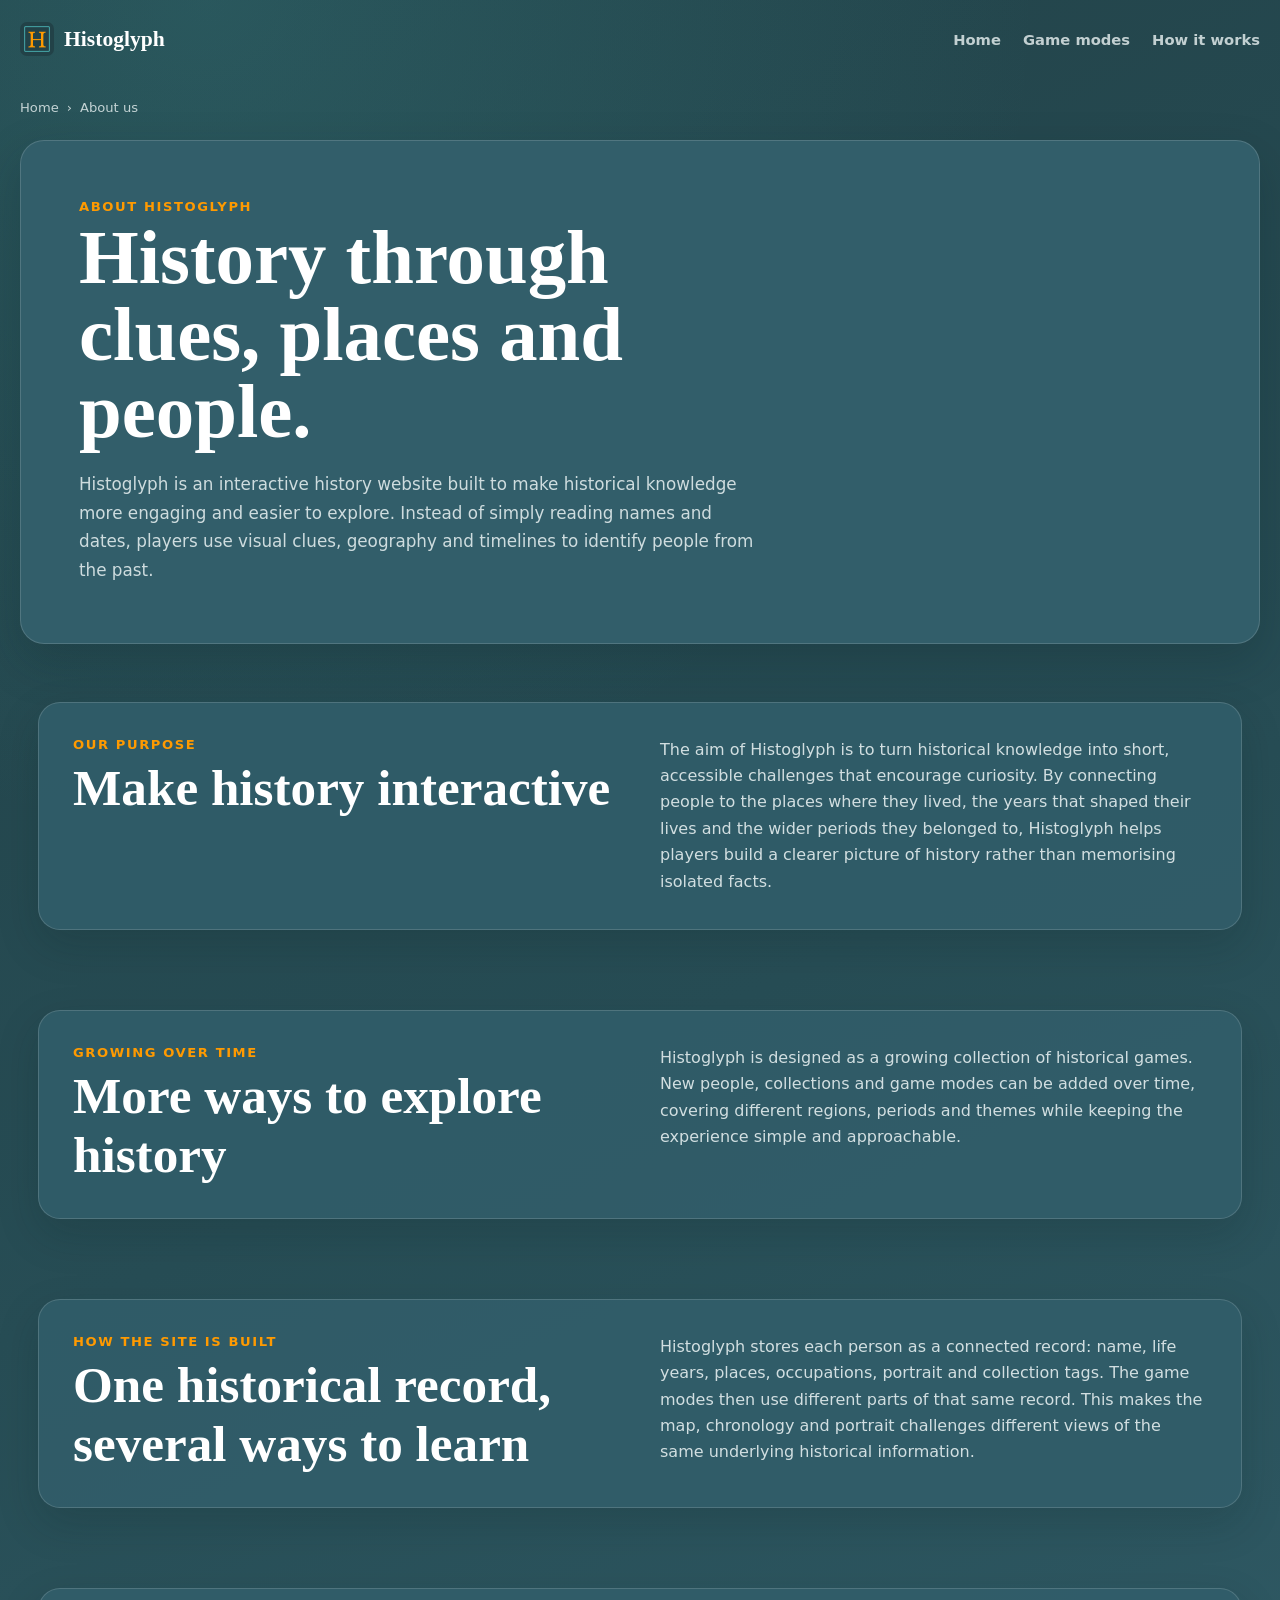
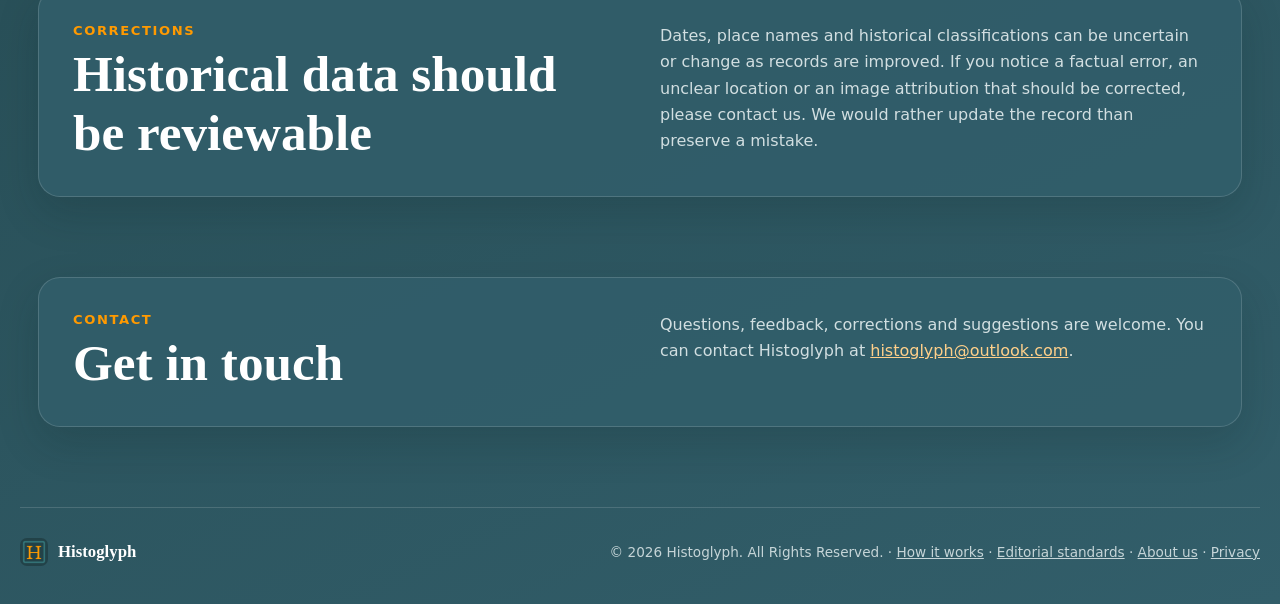
==== commit 5c0d878a: "V56" ====
--- a/about.html
+++ b/about.html
@@ -22,6 +22,7 @@
     <nav class="site-nav" aria-label="Main navigation">
       <a href="/">Home</a>
       <a href="/#game-modes">Game modes</a>
+      <a href="how-it-works.html">How it works</a>
     </nav>
   </header>
 
@@ -60,6 +61,17 @@
       </p>
     </section>
 
+
+    <section class="site-callout">
+      <div><p class="eyebrow">How the site is built</p><h2>One historical record, several ways to learn</h2></div>
+      <p>Histoglyph stores each person as a connected record: name, life years, places, occupations, portrait and collection tags. The game modes then use different parts of that same record. This makes the map, chronology and portrait challenges different views of the same underlying historical information.</p>
+    </section>
+
+    <section class="site-callout">
+      <div><p class="eyebrow">Corrections</p><h2>Historical data should be reviewable</h2></div>
+      <p>Dates, place names and historical classifications can be uncertain or change as records are improved. If you notice a factual error, an unclear location or an image attribution that should be corrected, please contact us. We would rather update the record than preserve a mistake.</p>
+    </section>
+
     <section class="site-callout">
       <div>
         <p class="eyebrow">Contact</p>
@@ -74,7 +86,7 @@
 
   <footer class="site-footer">
     <a class="brand brand--small" href="/"><img class="brand-logo" src="assets/Histoglyph_image.png" alt="" aria-hidden="true"><span>Histoglyph</span></a>
-    <p>© 2026 Histoglyph. All Rights Reserved. · <a href="about.html">About us</a> · <a href="privacy.html">Privacy</a></p>
+    <p>© 2026 Histoglyph. All Rights Reserved. · <a href="how-it-works.html">How it works</a> · <a href="editorial.html">Editorial standards</a> · <a href="about.html">About us</a> · <a href="privacy.html">Privacy</a></p>
   </footer>
 </body>
 </html>
--- a/styles.css
+++ b/styles.css
@@ -3513,3 +3513,1673 @@
 @media (max-width: 430px) {
   .hint-panel { align-items: flex-start; flex-direction: column; gap: 7px; }
 }
+
+
+/* V49: settings usability and consistent footer presentation. */
+.game-setting-option--select { cursor: default; }
+.game-setting-select {
+  width: 230px;
+  min-width: 230px;
+  max-width: 100%;
+  padding-right: 38px;
+  text-overflow: clip;
+  white-space: nowrap;
+}
+.game-setting-number { caret-color: #224248; }
+.site-footer { margin-top: 28px; }
+.map-footer { justify-content: flex-start; }
+@media (max-width: 640px) {
+  .game-setting-option--select {
+    align-items: stretch;
+    flex-direction: column;
+  }
+  .game-setting-select {
+    width: 100%;
+    min-width: 0;
+  }
+}
+
+/* V50 — Timeline game mode */
+.timeline-mode-hero {
+  position: relative;
+  overflow: hidden;
+}
+.timeline-mode-hero::after {
+  content: "";
+  position: absolute;
+  right: -90px;
+  bottom: -105px;
+  width: 310px;
+  height: 310px;
+  border: 2px solid rgba(255, 154, 0, 0.18);
+  border-radius: 50%;
+  pointer-events: none;
+}
+
+.timeline-game-shell {
+  width: min(1380px, calc(100% - 32px));
+}
+.timeline-game-header {
+  margin-bottom: 18px;
+}
+
+.timeline-status-card {
+  display: grid;
+  grid-template-columns: repeat(3, minmax(0, 1fr));
+  gap: 1px;
+  margin-bottom: 18px;
+  overflow: hidden;
+  border: 1px solid rgba(255, 255, 255, 0.15);
+  border-radius: 18px;
+  background: rgba(255, 255, 255, 0.12);
+  box-shadow: 0 14px 34px rgba(10, 31, 35, 0.18);
+}
+.timeline-status-card > div {
+  display: flex;
+  align-items: center;
+  justify-content: space-between;
+  gap: 12px;
+  min-width: 0;
+  padding: 14px 18px;
+  color: rgba(255, 255, 255, 0.78);
+  background: rgba(34, 66, 72, 0.76);
+}
+.timeline-status-card span {
+  font-size: 0.72rem;
+  font-weight: 800;
+  letter-spacing: 0.06em;
+  text-transform: uppercase;
+}
+.timeline-status-card strong {
+  color: #ffffff;
+  font-size: 1.05rem;
+}
+
+.timeline-challenge-layout {
+  display: grid;
+  grid-template-columns: minmax(250px, 330px) minmax(0, 1fr);
+  align-items: center;
+  gap: clamp(20px, 4vw, 52px);
+  margin-bottom: 22px;
+  padding: clamp(20px, 3vw, 34px);
+  border: 1px solid rgba(255, 255, 255, 0.15);
+  border-radius: 24px;
+  background: linear-gradient(145deg, rgba(50, 94, 106, 0.96), rgba(34, 66, 72, 0.96));
+  box-shadow: 0 18px 44px rgba(10, 31, 35, 0.24);
+}
+
+.timeline-person-card {
+  width: min(100%, 320px);
+  overflow: hidden;
+  border: 1px solid rgba(34, 66, 72, 0.2);
+  border-radius: 20px;
+  color: var(--text);
+  background: #f8fbfb;
+  box-shadow: 0 20px 45px rgba(7, 28, 33, 0.28);
+  cursor: grab;
+  user-select: none;
+  transition: transform 0.18s ease, box-shadow 0.18s ease, opacity 0.18s ease;
+}
+.timeline-person-card:active { cursor: grabbing; }
+.timeline-person-card.is-dragging {
+  opacity: 0.72;
+  transform: rotate(-1.5deg) scale(0.985);
+}
+.timeline-person-card.is-disabled { cursor: wait; }
+.timeline-person-card.is-wrong { animation: timeline-card-shake 0.34s ease; }
+.timeline-person-card.is-correct {
+  box-shadow: 0 0 0 4px rgba(47, 157, 91, 0.25), 0 20px 45px rgba(7, 28, 33, 0.28);
+}
+@keyframes timeline-card-shake {
+  0%, 100% { transform: translateX(0); }
+  25% { transform: translateX(-8px); }
+  55% { transform: translateX(7px); }
+  78% { transform: translateX(-4px); }
+}
+.timeline-person-card__portrait-wrap {
+  position: relative;
+  aspect-ratio: 4 / 3;
+  overflow: hidden;
+  background: #dce8e9;
+}
+.timeline-person-card__portrait,
+.timeline-person-card__placeholder {
+  width: 100%;
+  height: 100%;
+}
+.timeline-person-card__portrait {
+  display: block;
+  object-fit: cover;
+  object-position: center 20%;
+}
+.timeline-person-card__placeholder {
+  display: grid;
+  place-items: center;
+  color: rgba(34, 66, 72, 0.5);
+  background: linear-gradient(145deg, #dce9ea, #c7dcde);
+  font-family: Georgia, "Times New Roman", serif;
+  font-size: 3rem;
+  font-weight: 800;
+}
+.timeline-person-card__body {
+  padding: 18px 20px 19px;
+}
+.timeline-person-card__kicker {
+  color: #5b7479;
+  font-size: 0.66rem;
+  font-weight: 900;
+  letter-spacing: 0.1em;
+  text-transform: uppercase;
+}
+.timeline-person-card h2 {
+  margin: 5px 0 14px;
+  color: #224248;
+  font-family: Georgia, "Times New Roman", serif;
+  font-size: clamp(1.55rem, 3vw, 2rem);
+  line-height: 1.02;
+}
+.timeline-person-card__birthplace,
+.timeline-person-card__year {
+  display: grid;
+  grid-template-columns: 82px minmax(0, 1fr);
+  gap: 10px;
+  align-items: baseline;
+  margin: 7px 0 0;
+}
+.timeline-person-card__birthplace span,
+.timeline-person-card__year span {
+  color: #6b8084;
+  font-size: 0.68rem;
+  font-weight: 800;
+  letter-spacing: 0.04em;
+  text-transform: uppercase;
+}
+.timeline-person-card__birthplace strong,
+.timeline-person-card__year strong {
+  min-width: 0;
+  color: #224248;
+  font-size: 0.9rem;
+  line-height: 1.3;
+}
+.timeline-person-card__year strong {
+  color: #325E6A;
+  font-size: 1.08rem;
+  letter-spacing: 0.03em;
+}
+.timeline-person-card.is-correct .timeline-person-card__year strong { color: var(--birth); }
+.timeline-person-card__credit {
+  display: block;
+  margin-top: 13px;
+  color: #70858a;
+  font-size: 0.62rem;
+  line-height: 1.3;
+}
+.timeline-person-card__credit a { text-decoration: underline; }
+
+.timeline-play-instructions {
+  max-width: 560px;
+  color: rgba(245, 251, 251, 0.82);
+  font-size: 1.05rem;
+  line-height: 1.75;
+}
+.timeline-play-instructions strong { color: #ffffff; }
+
+.timeline-board-card {
+  overflow: hidden;
+  border: 1px solid rgba(34, 66, 72, 0.16);
+  border-radius: 24px;
+  color: var(--text);
+  background: #f8fbfb;
+  box-shadow: 0 18px 44px rgba(10, 31, 35, 0.2);
+}
+.timeline-board-heading {
+  display: flex;
+  align-items: flex-end;
+  justify-content: space-between;
+  gap: 20px;
+  padding: 20px 24px 16px;
+  border-bottom: 1px solid #d6e2e4;
+}
+.timeline-board-heading .eyebrow { color: #325E6A; }
+.timeline-board-heading h2 {
+  margin: 0;
+  color: #224248;
+  font-family: Georgia, "Times New Roman", serif;
+  font-size: clamp(1.4rem, 3vw, 2rem);
+}
+.timeline-feedback {
+  min-height: 1.3em;
+  margin: 0;
+  color: #5b7479;
+  font-size: 0.88rem;
+  font-weight: 750;
+  text-align: right;
+}
+.timeline-feedback.is-wrong { color: var(--death); }
+.timeline-feedback.is-correct { color: var(--birth); }
+
+.timeline-board-scroll {
+  overflow-x: auto;
+  overscroll-behavior-x: contain;
+  padding: 28px 24px 34px;
+  scrollbar-color: #8ea9ae transparent;
+}
+.timeline-board {
+  position: relative;
+  display: flex;
+  align-items: center;
+  width: max-content;
+  min-width: 100%;
+  min-height: 190px;
+  padding: 28px 8px;
+}
+.timeline-board::before {
+  content: "";
+  position: absolute;
+  left: 32px;
+  right: 32px;
+  top: 50%;
+  height: 4px;
+  border-radius: 999px;
+  background: #325E6A;
+  transform: translateY(-50%);
+}
+.timeline-board::after {
+  content: "";
+  position: absolute;
+  right: 23px;
+  top: 50%;
+  width: 12px;
+  height: 12px;
+  border-top: 4px solid #325E6A;
+  border-right: 4px solid #325E6A;
+  transform: translateY(-50%) rotate(45deg);
+}
+
+.timeline-placed-person {
+  position: relative;
+  z-index: 2;
+  width: 142px;
+  flex: 0 0 142px;
+  overflow: hidden;
+  border: 1px solid #c8d9dc;
+  border-radius: 15px;
+  background: #ffffff;
+  box-shadow: 0 10px 24px rgba(34, 66, 72, 0.14);
+}
+.timeline-placed-person__portrait-wrap {
+  position: relative;
+  height: 92px;
+  overflow: hidden;
+  background: #dce8e9;
+}
+.timeline-placed-person__portrait,
+.timeline-placed-person__placeholder {
+  width: 100%;
+  height: 100%;
+}
+.timeline-placed-person__portrait { object-fit: cover; object-position: center 20%; }
+.timeline-placed-person__placeholder {
+  display: grid;
+  place-items: center;
+  color: rgba(34, 66, 72, 0.45);
+  font-family: Georgia, "Times New Roman", serif;
+  font-size: 1.5rem;
+  font-weight: 800;
+}
+.timeline-placed-person__body {
+  display: grid;
+  gap: 4px;
+  padding: 10px 10px 11px;
+  text-align: center;
+}
+.timeline-placed-person__body strong {
+  overflow: hidden;
+  color: #224248;
+  font-size: 0.76rem;
+  line-height: 1.15;
+  text-overflow: ellipsis;
+  white-space: nowrap;
+}
+.timeline-placed-person__body span {
+  color: #325E6A;
+  font-size: 0.95rem;
+  font-weight: 900;
+}
+
+.timeline-drop-slot {
+  position: relative;
+  z-index: 3;
+  display: grid;
+  place-items: center;
+  gap: 4px;
+  width: 70px;
+  height: 116px;
+  flex: 0 0 70px;
+  margin: 0 6px;
+  padding: 8px 4px;
+  border: 2px dashed #9bb4b8;
+  border-radius: 14px;
+  color: #526f75;
+  background: rgba(255, 255, 255, 0.86);
+  box-shadow: none;
+  transition: border-color 0.15s ease, background 0.15s ease, color 0.15s ease, transform 0.15s ease;
+}
+.timeline-drop-slot span {
+  display: grid;
+  place-items: center;
+  width: 28px;
+  height: 28px;
+  border-radius: 50%;
+  color: #224248;
+  background: var(--highlight);
+  font-size: 1.15rem;
+  font-weight: 900;
+  line-height: 1;
+}
+.timeline-drop-slot small {
+  max-width: 58px;
+  font-size: 0.62rem;
+  font-weight: 800;
+  line-height: 1.12;
+  text-align: center;
+}
+.timeline-drop-slot:hover:not(:disabled),
+.timeline-drop-slot.is-drag-over {
+  border-color: var(--highlight);
+  color: #224248;
+  background: #fff3df;
+  transform: translateY(-3px);
+}
+.timeline-drop-slot:focus-visible {
+  outline: 3px solid rgba(255, 154, 0, 0.35);
+  outline-offset: 3px;
+}
+
+.timeline-summary-stats {
+  grid-template-columns: repeat(3, minmax(0, 1fr));
+}
+
+@media (max-width: 800px) {
+  .timeline-status-card {
+    grid-template-columns: repeat(3, minmax(0, 1fr));
+  }
+  .timeline-status-card > div {
+    display: grid;
+    justify-items: center;
+    gap: 4px;
+    padding: 11px 7px;
+    text-align: center;
+  }
+  .timeline-status-card span { font-size: 0.58rem; }
+  .timeline-challenge-layout {
+    grid-template-columns: 1fr;
+    justify-items: center;
+  }
+  .timeline-play-instructions {
+    max-width: 480px;
+    font-size: 0.92rem;
+    text-align: center;
+  }
+  .timeline-board-heading {
+    align-items: flex-start;
+    flex-direction: column;
+  }
+  .timeline-feedback { text-align: left; }
+}
+
+@media (max-width: 560px) {
+  .timeline-game-shell {
+    width: min(100% - 18px, 1380px);
+    margin-top: 18px;
+  }
+  .timeline-challenge-layout {
+    padding: 15px;
+    border-radius: 18px;
+  }
+  .timeline-person-card {
+    width: min(100%, 280px);
+  }
+  .timeline-person-card__body { padding: 15px 16px 16px; }
+  .timeline-board-card { border-radius: 18px; }
+  .timeline-board-heading { padding: 16px 16px 12px; }
+  .timeline-board-scroll { padding: 20px 10px 26px; }
+  .timeline-placed-person {
+    width: 118px;
+    flex-basis: 118px;
+  }
+  .timeline-placed-person__portrait-wrap { height: 76px; }
+  .timeline-drop-slot {
+    width: 58px;
+    flex-basis: 58px;
+    height: 102px;
+    margin: 0 4px;
+  }
+  .timeline-drop-slot small {
+    max-width: 50px;
+    font-size: 0.56rem;
+  }
+  .timeline-summary-stats {
+    grid-template-columns: 1fr;
+  }
+}
+
+
+/* V51 — Timeline puts the timeline first and uses a smaller active card. */
+.timeline-board-card--primary {
+  margin-bottom: 20px;
+  border-color: rgba(255, 255, 255, 0.2);
+  box-shadow: 0 22px 54px rgba(7, 28, 33, 0.27);
+}
+
+.timeline-board-card--primary .timeline-board-scroll {
+  padding-top: 34px;
+  padding-bottom: 40px;
+}
+
+.timeline-board-card--primary .timeline-board {
+  min-height: 235px;
+}
+
+.timeline-challenge-layout--below {
+  grid-template-columns: minmax(190px, 240px) minmax(0, 1fr);
+  gap: clamp(18px, 3vw, 38px);
+  margin-bottom: 22px;
+  padding: 18px 22px;
+  background: rgba(50, 94, 106, 0.72);
+  box-shadow: 0 12px 30px rgba(10, 31, 35, 0.18);
+}
+
+.timeline-person-card--compact {
+  width: min(100%, 230px);
+  border-radius: 16px;
+  box-shadow: 0 14px 30px rgba(7, 28, 33, 0.23);
+}
+
+.timeline-person-card--compact .timeline-person-card__portrait-wrap {
+  aspect-ratio: 16 / 10;
+}
+
+.timeline-person-card--compact .timeline-person-card__body {
+  padding: 13px 15px 14px;
+}
+
+.timeline-person-card--compact h2 {
+  margin: 4px 0 9px;
+  font-size: clamp(1.2rem, 2vw, 1.5rem);
+}
+
+.timeline-person-card--compact .timeline-person-card__birthplace {
+  grid-template-columns: 56px minmax(0, 1fr);
+  gap: 7px;
+  margin-top: 5px;
+}
+
+.timeline-person-card--compact .timeline-person-card__birthplace span {
+  font-size: 0.59rem;
+}
+
+.timeline-person-card--compact .timeline-person-card__birthplace strong {
+  font-size: 0.78rem;
+}
+
+.timeline-person-card--compact .timeline-person-card__credit {
+  margin-top: 8px;
+  font-size: 0.54rem;
+}
+
+/* Explicitly honour the hidden state even though the portrait classes define display. */
+.timeline-person-card__portrait[hidden],
+.timeline-person-card__placeholder[hidden],
+.timeline-placed-person__portrait[hidden],
+.timeline-placed-person__placeholder[hidden] {
+  display: none !important;
+}
+
+@media (max-width: 800px) {
+  .timeline-board-card--primary .timeline-board {
+    min-height: 215px;
+  }
+
+  .timeline-challenge-layout--below {
+    grid-template-columns: 1fr;
+    justify-items: center;
+    padding: 16px;
+  }
+
+  .timeline-person-card--compact {
+    width: min(100%, 220px);
+  }
+}
+
+@media (max-width: 560px) {
+  .timeline-board-card--primary {
+    margin-bottom: 14px;
+  }
+
+  .timeline-board-card--primary .timeline-board-scroll {
+    padding-top: 24px;
+    padding-bottom: 28px;
+  }
+
+  .timeline-board-card--primary .timeline-board {
+    min-height: 190px;
+  }
+
+  .timeline-challenge-layout--below {
+    margin-bottom: 16px;
+    padding: 13px;
+  }
+
+  .timeline-person-card--compact {
+    width: min(100%, 205px);
+  }
+
+  .timeline-person-card--compact .timeline-person-card__body {
+    padding: 11px 12px 12px;
+  }
+
+  .timeline-person-card--compact h2 {
+    font-size: 1.15rem;
+  }
+}
+
+
+/* V52 — Timeline placement fix + portrait proportions aligned with Life & Death Map. */
+.timeline-person-card--compact {
+  width: min(100%, 190px);
+}
+
+.timeline-person-card--compact .timeline-person-card__portrait-wrap {
+  aspect-ratio: 4 / 5;
+}
+
+.timeline-person-card--compact .timeline-person-card__portrait {
+  object-fit: cover;
+  object-position: center 20%;
+}
+
+.timeline-placed-person {
+  width: 126px;
+  flex-basis: 126px;
+}
+
+.timeline-placed-person__portrait-wrap {
+  height: auto;
+  aspect-ratio: 4 / 5;
+}
+
+.timeline-placed-person__portrait {
+  object-fit: cover;
+  object-position: center 20%;
+}
+
+@media (max-width: 800px) {
+  .timeline-person-card--compact {
+    width: min(100%, 182px);
+  }
+
+  .timeline-placed-person {
+    width: 118px;
+    flex-basis: 118px;
+  }
+}
+
+@media (max-width: 560px) {
+  .timeline-person-card--compact {
+    width: min(100%, 172px);
+  }
+
+  .timeline-placed-person {
+    width: 110px;
+    flex-basis: 110px;
+  }
+}
+
+/* V53 — Portrait game mode */
+.portrait-mode-hero {
+  position: relative;
+  overflow: hidden;
+}
+.portrait-mode-hero::after {
+  content: "";
+  position: absolute;
+  right: -90px;
+  bottom: -120px;
+  width: 330px;
+  height: 330px;
+  border: 1px solid rgba(255,255,255,.10);
+  border-radius: 50%;
+  box-shadow: 0 0 0 56px rgba(68,161,164,.08), 0 0 0 112px rgba(255,154,0,.04);
+  pointer-events: none;
+}
+
+.portrait-clue-settings {
+  margin: 0;
+  padding: 18px;
+  border: 1px solid var(--border);
+  border-radius: 16px;
+  background: #f8fbfb;
+}
+.portrait-clue-settings legend {
+  padding: 0 7px;
+  color: #224248;
+  font-weight: 850;
+}
+.portrait-clue-settings > p {
+  margin: 0 0 13px;
+  color: var(--muted);
+  font-size: .8rem;
+  line-height: 1.45;
+}
+.portrait-clue-settings-grid {
+  display: grid;
+  grid-template-columns: repeat(3, minmax(0, 1fr));
+  gap: 10px;
+}
+.portrait-clue-toggle {
+  display: grid;
+  grid-template-columns: auto 1fr;
+  align-items: start;
+  gap: 10px;
+  min-width: 0;
+  padding: 12px;
+  border: 1px solid var(--border);
+  border-radius: 12px;
+  background: #fff;
+  cursor: pointer;
+}
+.portrait-clue-toggle input {
+  width: 18px;
+  height: 18px;
+  margin-top: 1px;
+  accent-color: #FF9A00;
+}
+.portrait-clue-toggle span { min-width: 0; }
+.portrait-clue-toggle strong,
+.portrait-clue-toggle small { display: block; }
+.portrait-clue-toggle strong { color: #224248; font-size: .82rem; }
+.portrait-clue-toggle small { margin-top: 3px; color: var(--muted); font-size: .7rem; line-height: 1.35; }
+
+.portrait-game-shell { width: min(1040px, calc(100% - 32px)); }
+.portrait-game-header { margin-bottom: 18px; }
+.portrait-status-card {
+  display: grid;
+  grid-template-columns: repeat(3, minmax(0, 1fr));
+  overflow: hidden;
+  margin-bottom: 18px;
+  border: 1px solid rgba(255,255,255,.16);
+  border-radius: 16px;
+  color: #fff;
+  background: rgba(50,94,106,.78);
+  box-shadow: 0 14px 34px rgba(10,31,35,.18);
+}
+.portrait-status-card > div {
+  display: grid;
+  gap: 3px;
+  min-width: 0;
+  padding: 12px 16px;
+  text-align: center;
+}
+.portrait-status-card > div + div { border-left: 1px solid rgba(255,255,255,.12); }
+.portrait-status-card span {
+  color: rgba(255,255,255,.68);
+  font-size: .62rem;
+  font-weight: 850;
+  letter-spacing: .09em;
+  text-transform: uppercase;
+}
+.portrait-status-card strong { font-size: 1.15rem; }
+
+.portrait-game-stage {
+  display: grid;
+  gap: 16px;
+}
+.portrait-challenge-card,
+.portrait-answer-card,
+.portrait-round-result {
+  border: 1px solid var(--border);
+  border-radius: 20px;
+  background: #f8fbfb;
+  box-shadow: var(--shadow);
+}
+.portrait-challenge-card {
+  display: grid;
+  grid-template-columns: minmax(250px, 340px) minmax(0, 1fr);
+  gap: 24px;
+  padding: 24px;
+  align-items: center;
+}
+.portrait-main-figure {
+  position: relative;
+  width: 100%;
+  max-width: 340px;
+  margin: 0 auto;
+  overflow: hidden;
+  border: 1px solid rgba(34,66,72,.14);
+  border-radius: 18px;
+  aspect-ratio: 4 / 5;
+  background: #dce8e9;
+  box-shadow: 0 14px 30px rgba(34,66,72,.16);
+}
+.portrait-main-image,
+.portrait-main-placeholder {
+  width: 100%;
+  height: 100%;
+}
+.portrait-main-image {
+  display: block;
+  object-fit: cover;
+  object-position: center 20%;
+}
+.portrait-main-placeholder {
+  display: grid;
+  place-items: center;
+  color: rgba(34,66,72,.44);
+  background: linear-gradient(145deg, #e9f2f3, #ccdfe1);
+  font-family: Georgia, "Times New Roman", serif;
+  font-size: 5rem;
+  font-weight: 800;
+}
+.portrait-main-image[hidden],
+.portrait-main-placeholder[hidden] { display: none; }
+
+.portrait-clues { min-width: 0; }
+.portrait-clues-heading {
+  display: flex;
+  align-items: end;
+  justify-content: space-between;
+  gap: 16px;
+  margin-bottom: 14px;
+}
+.portrait-clues-heading .eyebrow { color: #325E6A; }
+.portrait-clues-heading h2 {
+  margin: 0;
+  color: #224248;
+  font-family: Georgia, "Times New Roman", serif;
+  font-size: clamp(1.6rem, 3vw, 2.25rem);
+}
+.portrait-clues-heading small { color: var(--muted); font-weight: 650; }
+.portrait-clue-grid { display: grid; gap: 10px; }
+.portrait-clue-item {
+  display: grid;
+  grid-template-columns: minmax(0, 1fr) auto;
+  align-items: center;
+  gap: 14px;
+  min-height: 76px;
+  padding: 12px 13px 12px 16px;
+  border: 1px solid #cad8da;
+  border-radius: 14px;
+  background: #fff;
+}
+.portrait-clue-item > div { min-width: 0; }
+.portrait-clue-item span,
+.portrait-result-facts span {
+  display: block;
+  margin-bottom: 4px;
+  color: var(--muted);
+  font-size: .64rem;
+  font-weight: 850;
+  letter-spacing: .08em;
+  text-transform: uppercase;
+}
+.portrait-clue-value {
+  display: block;
+  min-width: 0;
+  color: #7b8d91;
+  font-size: .88rem;
+  line-height: 1.35;
+  overflow-wrap: anywhere;
+}
+.portrait-clue-item.is-visible {
+  border-color: rgba(68,161,164,.45);
+  background: #eef7f7;
+}
+.portrait-clue-item.is-visible .portrait-clue-value { color: #224248; }
+.portrait-clue-item.is-unavailable { opacity: .68; }
+.portrait-clue-button {
+  min-width: 92px;
+  padding: 9px 12px;
+  font-size: .75rem;
+}
+
+.portrait-answer-card { padding: 18px 20px; }
+.portrait-answer-card label {
+  display: block;
+  margin-bottom: 5px;
+  color: #224248;
+  font-weight: 850;
+}
+.portrait-answer-card .guess-help { margin: 0 0 12px; }
+
+.portrait-round-result {
+  padding: 20px 22px;
+  color: #224248;
+}
+.portrait-round-result[hidden] { display: none; }
+.portrait-round-result h2 {
+  margin: 9px 0 4px;
+  color: #224248;
+  font-family: Georgia, "Times New Roman", serif;
+  font-size: clamp(2rem, 5vw, 3.2rem);
+  line-height: 1;
+}
+.portrait-result-occupation {
+  margin: 0 0 16px;
+  color: #325E6A;
+  font-size: 1rem;
+  font-weight: 800;
+}
+.portrait-result-facts {
+  display: grid;
+  grid-template-columns: repeat(3, minmax(0, 1fr));
+  gap: 10px;
+}
+.portrait-result-facts > div {
+  min-width: 0;
+  padding: 12px 14px;
+  border: 1px solid var(--border);
+  border-radius: 12px;
+  background: #fff;
+}
+.portrait-result-facts strong {
+  display: block;
+  color: #224248;
+  font-size: .9rem;
+  line-height: 1.35;
+  overflow-wrap: anywhere;
+}
+.portrait-result-credit {
+  margin-top: 12px;
+  padding-top: 10px;
+  border-top: 1px solid var(--border);
+  color: var(--muted);
+  font-size: .68rem;
+  overflow-wrap: anywhere;
+}
+.portrait-result-credit a { text-decoration: underline; }
+.portrait-summary-stats { grid-template-columns: repeat(3, minmax(0, 1fr)); }
+
+@media (max-width: 760px) {
+  .portrait-clue-settings-grid { grid-template-columns: 1fr; }
+  .portrait-challenge-card {
+    grid-template-columns: 1fr;
+    gap: 18px;
+    padding: 16px;
+  }
+  .portrait-main-figure { max-width: 286px; }
+  .portrait-clues-heading { align-items: flex-start; }
+  .portrait-clues-heading small { max-width: 130px; text-align: right; }
+  .portrait-result-facts { grid-template-columns: 1fr; }
+}
+
+@media (max-width: 520px) {
+  .portrait-game-shell { width: min(100% - 20px, 1040px); margin-top: 18px; }
+  .portrait-status-card > div { padding: 10px 7px; }
+  .portrait-status-card span { font-size: .53rem; }
+  .portrait-status-card strong { font-size: .95rem; }
+  .portrait-main-figure { max-width: 242px; border-radius: 14px; }
+  .portrait-clue-item {
+    grid-template-columns: 1fr;
+    gap: 9px;
+  }
+  .portrait-clue-button { width: 100%; }
+  .portrait-answer-card { padding: 15px; }
+  .portrait-summary-stats { grid-template-columns: 1fr; }
+}
+
+/* V54 — compact Portrait play layout: portrait + answer/result above, hints below. */
+.sr-only {
+  position: absolute !important;
+  width: 1px !important;
+  height: 1px !important;
+  padding: 0 !important;
+  margin: -1px !important;
+  overflow: hidden !important;
+  clip: rect(0, 0, 0, 0) !important;
+  white-space: nowrap !important;
+  border: 0 !important;
+}
+
+.portrait-game-shell {
+  width: min(980px, calc(100% - 28px));
+  margin-top: 18px;
+}
+
+.portrait-game-header {
+  margin-bottom: 12px;
+}
+
+.portrait-game-header h1 {
+  margin-top: 5px;
+}
+
+.portrait-game-header .intro {
+  margin-bottom: 8px;
+}
+
+.portrait-status-card {
+  margin-bottom: 12px;
+}
+
+.portrait-game-stage {
+  gap: 10px;
+}
+
+.portrait-challenge-card--compact {
+  grid-template-columns: minmax(210px, 278px) minmax(0, 1fr);
+  gap: 20px;
+  padding: 18px;
+  align-items: stretch;
+}
+
+.portrait-challenge-card--compact .portrait-main-figure {
+  max-width: 278px;
+  align-self: center;
+}
+
+.portrait-response-column {
+  display: grid;
+  min-width: 0;
+}
+
+.portrait-guess-panel,
+.portrait-round-result--inline {
+  min-width: 0;
+  height: 100%;
+}
+
+.portrait-guess-panel {
+  display: flex;
+  flex-direction: column;
+  justify-content: center;
+  padding: 8px 6px;
+}
+
+.portrait-guess-panel[hidden] {
+  display: none;
+}
+
+.portrait-question-heading {
+  margin-bottom: 12px;
+}
+
+.portrait-question-heading .eyebrow {
+  margin-bottom: 3px;
+  color: #325E6A;
+}
+
+.portrait-question-heading h2 {
+  margin: 0;
+  color: #224248;
+  font-family: Georgia, "Times New Roman", serif;
+  font-size: clamp(1.85rem, 3.4vw, 2.7rem);
+  line-height: 1;
+}
+
+.portrait-feedback-box {
+  display: grid;
+  gap: 4px;
+  min-height: 66px;
+  margin-bottom: 12px;
+  padding: 11px 13px;
+  border: 1px solid #cad8da;
+  border-radius: 13px;
+  color: #224248;
+  background: #fff;
+}
+
+.portrait-feedback-box strong {
+  font-size: .9rem;
+  line-height: 1.15;
+}
+
+.portrait-feedback-box span {
+  color: #64777b;
+  font-size: .76rem;
+  line-height: 1.35;
+}
+
+.portrait-feedback-box.incorrect {
+  border-color: rgba(196, 52, 52, .34);
+  background: #fff4f3;
+}
+
+.portrait-feedback-box.incorrect strong {
+  color: #b13232;
+}
+
+.portrait-feedback-box.correct {
+  border-color: rgba(38, 126, 70, .34);
+  background: #f0f8f2;
+}
+
+.portrait-feedback-box.correct strong {
+  color: #267e46;
+}
+
+.portrait-input-row {
+  grid-template-columns: minmax(0, 1fr) auto;
+}
+
+.portrait-input-row input {
+  min-width: 0;
+}
+
+.portrait-give-up-button {
+  align-self: flex-start;
+  margin-top: 8px;
+  font-size: .78rem;
+}
+
+.portrait-round-result--inline {
+  display: flex;
+  flex-direction: column;
+  justify-content: center;
+  padding: 8px 6px;
+  border: 0;
+  border-radius: 0;
+  background: transparent;
+  box-shadow: none;
+}
+
+.portrait-round-result--inline[hidden] {
+  display: none;
+}
+
+.portrait-round-result--inline h2 {
+  margin: 8px 0 4px;
+  font-size: clamp(1.9rem, 4vw, 2.9rem);
+}
+
+.portrait-round-result--inline .portrait-result-occupation {
+  margin-bottom: 11px;
+  font-size: .92rem;
+}
+
+.portrait-round-result--inline .portrait-result-facts {
+  gap: 7px;
+}
+
+.portrait-round-result--inline .portrait-result-facts > div {
+  padding: 9px 10px;
+  border-radius: 10px;
+}
+
+.portrait-round-result--inline .portrait-result-facts strong {
+  font-size: .78rem;
+  line-height: 1.25;
+}
+
+.portrait-result-next {
+  align-self: flex-start;
+  margin-top: 12px;
+}
+
+.portrait-clues--compact {
+  padding: 12px 14px;
+  border: 1px solid var(--border);
+  border-radius: 16px;
+  background: #f8fbfb;
+  box-shadow: var(--shadow);
+}
+
+.portrait-clues-heading--compact {
+  align-items: center;
+  margin-bottom: 9px;
+}
+
+.portrait-clues-heading--compact .eyebrow {
+  display: inline;
+  margin: 0 7px 0 0;
+  font-size: .57rem;
+}
+
+.portrait-clues-heading--compact h2 {
+  display: inline;
+  font-size: 1rem;
+  font-family: inherit;
+  font-weight: 850;
+}
+
+.portrait-clues-heading--compact small {
+  font-size: .68rem;
+}
+
+.portrait-clue-grid--compact {
+  grid-template-columns: repeat(3, minmax(0, 1fr));
+  gap: 8px;
+}
+
+.portrait-clue-item--compact {
+  grid-template-columns: minmax(0, 1fr) auto;
+  gap: 8px;
+  min-height: 58px;
+  padding: 8px 9px 8px 11px;
+  border-radius: 11px;
+}
+
+.portrait-clue-item--compact span {
+  margin-bottom: 2px;
+  font-size: .56rem;
+}
+
+.portrait-clue-item--compact .portrait-clue-value {
+  display: -webkit-box;
+  overflow: hidden;
+  color: #65777b;
+  font-size: .72rem;
+  line-height: 1.22;
+  -webkit-box-orient: vertical;
+  -webkit-line-clamp: 2;
+}
+
+.portrait-clue-item--compact .portrait-clue-button {
+  min-width: 68px;
+  padding: 7px 9px;
+  font-size: .66rem;
+}
+
+@media (min-width: 761px) and (max-height: 760px) {
+  .portrait-game-shell {
+    margin-top: 10px;
+    margin-bottom: 18px;
+  }
+  .portrait-game-header .breadcrumbs,
+  .portrait-game-header .intro {
+    display: none;
+  }
+  .portrait-game-header h1 {
+    font-size: 2rem;
+  }
+  .portrait-game-header .play-settings-summary {
+    margin-top: 6px;
+  }
+  .portrait-status-card > div {
+    padding: 9px 12px;
+  }
+  .portrait-challenge-card--compact {
+    grid-template-columns: 200px minmax(0, 1fr);
+    padding: 13px;
+  }
+  .portrait-challenge-card--compact .portrait-main-figure {
+    max-width: 200px;
+  }
+  .portrait-clues--compact {
+    padding: 9px 11px;
+  }
+}
+
+@media (max-width: 760px) {
+  .portrait-game-header .intro {
+    display: none;
+  }
+
+  .portrait-game-header .play-settings-summary {
+    margin-top: 7px;
+  }
+
+  .portrait-challenge-card--compact {
+    grid-template-columns: 1fr;
+    gap: 12px;
+    padding: 12px;
+  }
+
+  .portrait-challenge-card--compact .portrait-main-figure {
+    width: min(190px, 62vw);
+    max-width: 190px;
+  }
+
+  .portrait-guess-panel,
+  .portrait-round-result--inline {
+    padding: 2px;
+  }
+
+  .portrait-question-heading {
+    margin-bottom: 8px;
+    text-align: center;
+  }
+
+  .portrait-question-heading h2 {
+    font-size: 1.7rem;
+  }
+
+  .portrait-feedback-box {
+    min-height: 52px;
+    margin-bottom: 8px;
+    padding: 8px 10px;
+  }
+
+  .portrait-input-row {
+    grid-template-columns: minmax(0, 1fr) auto;
+  }
+
+  .portrait-input-row .primary-button {
+    padding-inline: 12px;
+  }
+
+  .portrait-give-up-button {
+    margin: 5px auto 0;
+  }
+
+  .portrait-round-result--inline {
+    text-align: center;
+  }
+
+  .portrait-round-result--inline .round-result-status,
+  .portrait-result-next {
+    align-self: center;
+  }
+
+  .portrait-round-result--inline .portrait-result-facts {
+    grid-template-columns: repeat(3, minmax(0, 1fr));
+  }
+
+  .portrait-clues-heading--compact small {
+    display: none;
+  }
+
+  .portrait-clue-grid--compact {
+    grid-template-columns: repeat(3, minmax(0, 1fr));
+  }
+
+  .portrait-clue-item--compact {
+    grid-template-columns: 1fr;
+    align-content: start;
+    gap: 5px;
+    min-height: 80px;
+    padding: 7px;
+  }
+
+  .portrait-clue-item--compact .portrait-clue-button {
+    width: 100%;
+    min-width: 0;
+    padding: 6px 5px;
+  }
+}
+
+@media (max-width: 520px) {
+  .portrait-game-shell {
+    width: min(100% - 12px, 980px);
+    margin-top: 8px;
+  }
+
+  .portrait-game-header {
+    margin-bottom: 8px;
+  }
+
+  .portrait-game-header .breadcrumbs,
+  .portrait-game-header .play-settings-summary {
+    display: none;
+  }
+
+  .portrait-game-header h1 {
+    margin: 4px 0 0;
+    font-size: 1.65rem;
+  }
+
+  .portrait-game-header .header-actions {
+    gap: 7px;
+  }
+
+  .portrait-game-header .header-actions > * {
+    padding: 8px 10px;
+    font-size: .72rem;
+  }
+
+  .portrait-status-card {
+    margin-bottom: 8px;
+    border-radius: 12px;
+  }
+
+  .portrait-status-card > div {
+    padding: 7px 5px;
+  }
+
+  .portrait-challenge-card--compact {
+    gap: 9px;
+    padding: 9px;
+    border-radius: 15px;
+  }
+
+  .portrait-challenge-card--compact .portrait-main-figure {
+    width: min(154px, 48vw);
+    max-width: 154px;
+    border-radius: 12px;
+  }
+
+  .portrait-question-heading .eyebrow {
+    display: none;
+  }
+
+  .portrait-question-heading h2 {
+    font-size: 1.45rem;
+  }
+
+  .portrait-feedback-box {
+    min-height: 46px;
+    padding: 7px 9px;
+  }
+
+  .portrait-feedback-box strong {
+    font-size: .8rem;
+  }
+
+  .portrait-feedback-box span {
+    font-size: .68rem;
+  }
+
+  .portrait-input-row input {
+    padding: 9px 10px;
+    font-size: .82rem;
+  }
+
+  .portrait-input-row .primary-button {
+    padding: 9px 10px;
+    font-size: .72rem;
+  }
+
+  .portrait-clues--compact {
+    padding: 8px;
+    border-radius: 13px;
+  }
+
+  .portrait-clues-heading--compact {
+    margin-bottom: 6px;
+  }
+
+  .portrait-clue-item--compact {
+    min-height: 68px;
+    padding: 6px;
+  }
+
+  .portrait-clue-item--compact span {
+    font-size: .5rem;
+  }
+
+  .portrait-clue-item--compact .portrait-clue-value {
+    font-size: .62rem;
+  }
+
+  .portrait-clue-item--compact .portrait-clue-button {
+    font-size: .59rem;
+  }
+
+  .portrait-round-result--inline h2 {
+    font-size: 1.65rem;
+  }
+
+  .portrait-round-result--inline .portrait-result-occupation {
+    font-size: .76rem;
+  }
+
+  .portrait-round-result--inline .portrait-result-facts > div {
+    padding: 7px 6px;
+  }
+
+  .portrait-round-result--inline .portrait-result-facts strong {
+    font-size: .65rem;
+  }
+}
+
+/* V55: content-led pages for AdSense readiness and clearer site navigation. */
+.content-section,
+.article-shell {
+  width: min(1120px, calc(100% - 36px));
+  margin-inline: auto;
+}
+
+.content-section {
+  margin-bottom: 72px;
+  padding: clamp(26px, 4vw, 44px);
+  border: 1px solid var(--border);
+  border-radius: 24px;
+  background: var(--surface);
+  box-shadow: 0 12px 34px rgba(34, 66, 72, 0.08);
+}
+
+.content-section-heading {
+  max-width: 820px;
+  margin-bottom: 28px;
+}
+
+.content-section-heading h2,
+.content-section--split h2,
+.article-hero h1,
+.prose-section h2 {
+  margin: 0;
+  font-family: Georgia, "Times New Roman", serif;
+}
+
+.content-section-heading h2,
+.content-section--split h2 {
+  font-size: clamp(2rem, 4vw, 3.25rem);
+  line-height: 1.06;
+}
+
+.content-section-heading > p:not(.eyebrow) {
+  margin: 16px 0 0;
+  color: var(--muted);
+  font-size: 1rem;
+  line-height: 1.75;
+}
+
+.content-card-grid {
+  display: grid;
+  gap: 16px;
+}
+
+.content-card-grid--three {
+  grid-template-columns: repeat(3, minmax(0, 1fr));
+}
+
+.content-card {
+  display: flex;
+  flex-direction: column;
+  min-height: 230px;
+  padding: 24px;
+  border: 1px solid var(--border);
+  border-radius: 18px;
+  background: var(--surface-strong);
+}
+
+.content-card h3 {
+  margin: 0 0 12px;
+  font-family: Georgia, "Times New Roman", serif;
+  font-size: 1.45rem;
+  line-height: 1.15;
+}
+
+.content-card p:not(.eyebrow) {
+  margin: 0;
+  color: var(--muted);
+  line-height: 1.65;
+}
+
+.content-card .text-link {
+  margin-top: auto;
+  padding-top: 20px;
+}
+
+.text-link {
+  color: var(--primary);
+  font-weight: 800;
+  text-decoration-thickness: 1px;
+  text-underline-offset: 3px;
+}
+
+.text-link:hover { color: var(--primary-hover); }
+
+.content-section--split {
+  display: grid;
+  grid-template-columns: minmax(0, 0.8fr) minmax(0, 1.2fr);
+  gap: clamp(28px, 5vw, 64px);
+  align-items: start;
+}
+
+.prose-stack {
+  display: grid;
+  gap: 16px;
+}
+
+.prose-stack p {
+  margin: 0;
+  color: var(--muted);
+  line-height: 1.75;
+}
+
+.content-cta { justify-self: start; margin-top: 4px; }
+
+.mode-explainer { margin-top: 64px; }
+
+.article-shell {
+  margin-top: 22px;
+  margin-bottom: 80px;
+}
+
+.article-hero {
+  max-width: 940px;
+  margin: 26px 0 36px;
+  padding: clamp(34px, 6vw, 64px);
+  border: 1px solid var(--border);
+  border-radius: 26px;
+  background: var(--surface);
+  box-shadow: var(--shadow);
+}
+
+.article-hero h1 {
+  max-width: 830px;
+  font-size: clamp(2.7rem, 6vw, 5rem);
+  line-height: 0.98;
+}
+
+.article-hero > p:not(.eyebrow) {
+  max-width: 760px;
+  margin: 22px 0 0;
+  color: var(--muted);
+  font-size: 1.08rem;
+  line-height: 1.75;
+}
+
+.prose-section {
+  max-width: 900px;
+  margin: 0 0 20px;
+  padding: clamp(26px, 4vw, 40px);
+  border: 1px solid var(--border);
+  border-radius: 20px;
+  background: var(--surface);
+}
+
+.prose-section h2 {
+  margin-bottom: 16px;
+  font-size: clamp(1.8rem, 3.5vw, 2.7rem);
+  line-height: 1.08;
+}
+
+.prose-section p {
+  margin: 0 0 16px;
+  color: var(--muted);
+  line-height: 1.78;
+}
+
+.prose-section p:last-child { margin-bottom: 0; }
+.prose-section .text-link { display: inline-block; margin-top: 4px; }
+
+@media (max-width: 920px) {
+  .content-card-grid--three { grid-template-columns: 1fr; }
+  .content-card { min-height: 0; }
+  .content-section--split { grid-template-columns: 1fr; }
+}
+
+@media (max-width: 640px) {
+  .content-section,
+  .article-shell { width: min(100% - 24px, 1120px); }
+  .content-section { margin-bottom: 42px; padding: 22px 18px; border-radius: 20px; }
+  .content-card { padding: 20px; }
+  .article-hero { padding: 30px 22px; border-radius: 20px; }
+  .prose-section { padding: 24px 20px; }
+  .site-nav { gap: 12px; flex-wrap: wrap; justify-content: flex-end; }
+  .site-nav a { font-size: 0.82rem; }
+}
+
+
+/* V56 — readable headings on light content surfaces and tighter editorial rhythm. */
+.site-page .content-section,
+.site-page .content-card,
+.site-page .article-hero,
+.site-page .prose-section {
+  color: var(--text);
+}
+
+.site-page .content-section-heading h2,
+.site-page .content-section--split h2,
+.site-page .content-card h3,
+.site-page .article-hero h1,
+.site-page .prose-section h2 {
+  color: #224248;
+}
+
+.site-page .content-section-heading > p:not(.eyebrow),
+.site-page .content-card p:not(.eyebrow),
+.site-page .article-hero > p:not(.eyebrow),
+.site-page .prose-section p {
+  color: #5b7479;
+}
+
+/* How it works: reduce excess vertical gaps and create a clearer reading rhythm. */
+.how-it-works-page .article-hero {
+  margin: 20px 0 24px;
+  padding: clamp(30px, 5vw, 52px);
+}
+
+.how-it-works-page .article-hero .eyebrow {
+  margin-bottom: 8px;
+}
+
+.how-it-works-page .article-hero h1 {
+  line-height: 1.02;
+}
+
+.how-it-works-page .article-hero > p:not(.eyebrow) {
+  margin-top: 14px;
+  line-height: 1.62;
+}
+
+.how-it-works-page .prose-section {
+  margin-bottom: 14px;
+  padding: clamp(24px, 3.4vw, 34px);
+}
+
+.how-it-works-page .prose-section .eyebrow {
+  margin-bottom: 5px;
+}
+
+.how-it-works-page .prose-section h2 {
+  margin-bottom: 10px;
+  line-height: 1.12;
+}
+
+.how-it-works-page .prose-section p {
+  margin-bottom: 12px;
+  line-height: 1.68;
+}
+
+.how-it-works-page .prose-section .text-link {
+  margin-top: 2px;
+}
+
+@media (max-width: 640px) {
+  .how-it-works-page .article-hero {
+    margin-bottom: 18px;
+    padding: 26px 20px;
+  }
+
+  .how-it-works-page .article-hero > p:not(.eyebrow) {
+    margin-top: 12px;
+  }
+
+  .how-it-works-page .prose-section {
+    margin-bottom: 12px;
+    padding: 22px 18px;
+  }
+}
